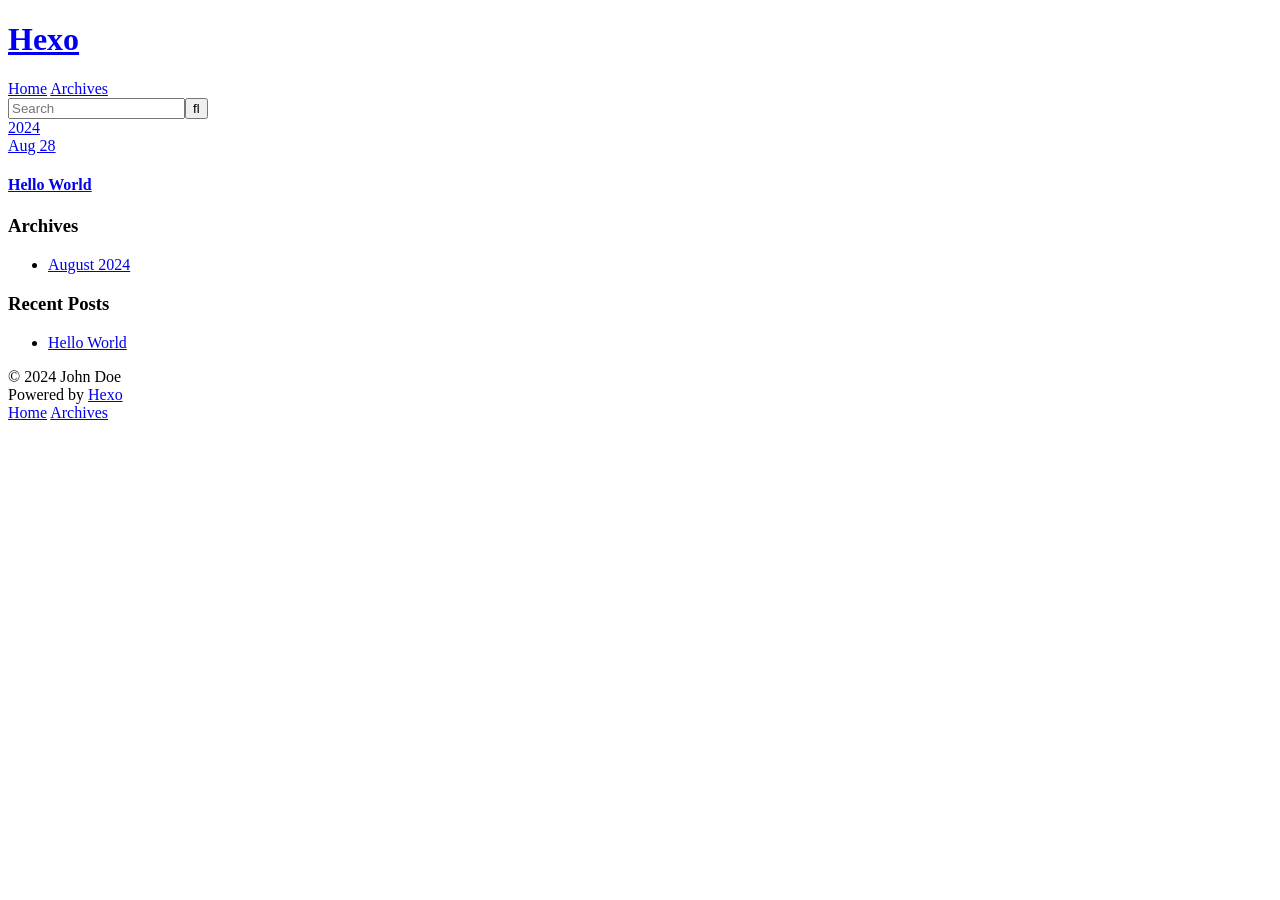
==== archives/index.html @ dc1a8d5d "Site updated: 2024-08-28 20:56:11" ====
<!DOCTYPE html>
<html>
<head>
  <meta charset="utf-8">
  
  
  <title>Archives | Hexo</title>
  <meta name="viewport" content="width=device-width, initial-scale=1, shrink-to-fit=no">
  <meta property="og:type" content="website">
<meta property="og:title" content="Hexo">
<meta property="og:url" content="http://example.com/archives/index.html">
<meta property="og:site_name" content="Hexo">
<meta property="og:locale" content="en_US">
<meta property="article:author" content="John Doe">
<meta name="twitter:card" content="summary">
  
    <link rel="alternate" href="/atom.xml" title="Hexo" type="application/atom+xml">
  
  
    <link rel="shortcut icon" href="/favicon.png">
  
  
  
<link rel="stylesheet" href="/css/style.css">

  
    
<link rel="stylesheet" href="/fancybox/jquery.fancybox.min.css">

  
  
<meta name="generator" content="Hexo 7.3.0"></head>

<body>
  <div id="container">
    <div id="wrap">
      <header id="header">
  <div id="banner"></div>
  <div id="header-outer" class="outer">
    <div id="header-title" class="inner">
      <h1 id="logo-wrap">
        <a href="/" id="logo">Hexo</a>
      </h1>
      
    </div>
    <div id="header-inner" class="inner">
      <nav id="main-nav">
        <a id="main-nav-toggle" class="nav-icon"><span class="fa fa-bars"></span></a>
        
          <a class="main-nav-link" href="/">Home</a>
        
          <a class="main-nav-link" href="/archives">Archives</a>
        
      </nav>
      <nav id="sub-nav">
        
        
          <a class="nav-icon" href="/atom.xml" title="RSS Feed"><span class="fa fa-rss"></span></a>
        
        <a class="nav-icon nav-search-btn" title="Search"><span class="fa fa-search"></span></a>
      </nav>
      <div id="search-form-wrap">
        <form action="//google.com/search" method="get" accept-charset="UTF-8" class="search-form"><input type="search" name="q" class="search-form-input" placeholder="Search"><button type="submit" class="search-form-submit">&#xF002;</button><input type="hidden" name="sitesearch" value="http://example.com"></form>
      </div>
    </div>
  </div>
</header>

      <div class="outer">
        <section id="main">
  
  
    
    
      
      
      <section class="archives-wrap">
        <div class="archive-year-wrap">
          <a href="/archives/2024" class="archive-year">2024</a>
        </div>
        <div class="archives">
    
    <article class="archive-article archive-type-post">
  <div class="archive-article-inner">
    <header class="archive-article-header">
      <a href="/2024/08/28/hello-world/" class="archive-article-date">
  <time class="dt-published" datetime="2024-08-28T12:50:52.807Z" itemprop="datePublished">Aug 28</time>
</a>
      
  
    <h1 itemprop="name">
      <a class="archive-article-title" href="/2024/08/28/hello-world/">Hello World</a>
    </h1>
  

    </header>
  </div>
</article>
  
  
    </div></section>
  


</section>
        
          <aside id="sidebar">
  
    

  
    

  
    
  
    
  <div class="widget-wrap">
    <h3 class="widget-title">Archives</h3>
    <div class="widget">
      <ul class="archive-list"><li class="archive-list-item"><a class="archive-list-link" href="/archives/2024/08/">August 2024</a></li></ul>
    </div>
  </div>


  
    
  <div class="widget-wrap">
    <h3 class="widget-title">Recent Posts</h3>
    <div class="widget">
      <ul>
        
          <li>
            <a href="/2024/08/28/hello-world/">Hello World</a>
          </li>
        
      </ul>
    </div>
  </div>

  
</aside>
        
      </div>
      <footer id="footer">
  
  <div class="outer">
    <div id="footer-info" class="inner">
      
      &copy; 2024 John Doe<br>
      Powered by <a href="https://hexo.io/" target="_blank">Hexo</a>
    </div>
  </div>
</footer>

    </div>
    <nav id="mobile-nav">
  
    <a href="/" class="mobile-nav-link">Home</a>
  
    <a href="/archives" class="mobile-nav-link">Archives</a>
  
</nav>
    


<script src="/js/jquery-3.6.4.min.js"></script>



  
<script src="/fancybox/jquery.fancybox.min.js"></script>




<script src="/js/script.js"></script>





  </div>
</body>
</html>
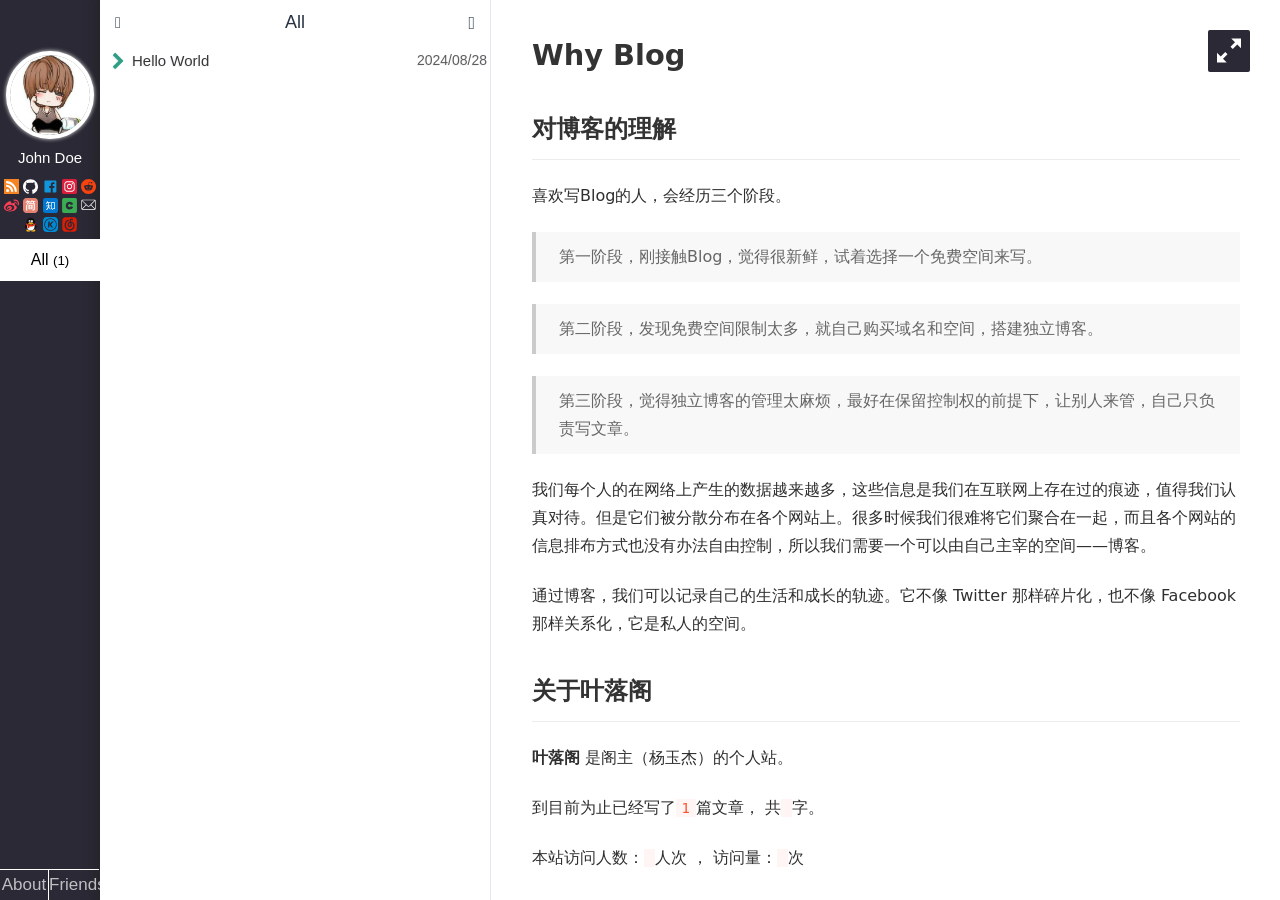
==== commit 07ac6a06: "Site updated: 2024-08-28 21:02:53" ====
--- a/archives/index.html
+++ b/archives/index.html
@@ -2,184 +2,567 @@
 <html>
 <head>
   <meta charset="utf-8">
-  
-  
-  <title>Archives | Hexo</title>
-  <meta name="viewport" content="width=device-width, initial-scale=1, shrink-to-fit=no">
-  <meta property="og:type" content="website">
-<meta property="og:title" content="Hexo">
-<meta property="og:url" content="http://example.com/archives/index.html">
+  <title>Hexo</title>
+  <meta name="keywords" content="">
+  <meta name="description" content="Hexo">
+    <meta name="viewport" content="width=device-width, initial-scale=1, maximum-scale=1">
+<meta name="description" content="Welcome to Hexo! This is your very first post. Check documentation for more info. If you get any problems when using Hexo, you can find the answer in troubleshooting or you can ask me on GitHub. Quick">
+<meta property="og:type" content="article">
+<meta property="og:title" content="Hello World">
+<meta property="og:url" content="http://example.com/2024/08/28/hello-world/index.html">
 <meta property="og:site_name" content="Hexo">
+<meta property="og:description" content="Welcome to Hexo! This is your very first post. Check documentation for more info. If you get any problems when using Hexo, you can find the answer in troubleshooting or you can ask me on GitHub. Quick">
 <meta property="og:locale" content="en_US">
+<meta property="article:published_time" content="2024-08-28T12:50:52.807Z">
+<meta property="article:modified_time" content="2024-08-28T12:50:52.807Z">
 <meta property="article:author" content="John Doe">
 <meta name="twitter:card" content="summary">
-  
-    <link rel="alternate" href="/atom.xml" title="Hexo" type="application/atom+xml">
-  
-  
-    <link rel="shortcut icon" href="/favicon.png">
-  
-  
-  
-<link rel="stylesheet" href="/css/style.css">
-
-  
-    
-<link rel="stylesheet" href="/fancybox/jquery.fancybox.min.css">
-
-  
-  
+
+
+<link rel="icon" href="/img/avatar.jpg">
+
+<link href="/css/style.css?v=1.1.0" rel="stylesheet">
+
+<link href="/css/hl_theme/atom-light.css?v=1.1.0" rel="stylesheet">
+
+<link href="//cdn.jsdelivr.net/npm/animate.css@4.1.0/animate.min.css" rel="stylesheet">
+
+<script src="//cdn.jsdelivr.net/npm/jquery@3.5.1/dist/jquery.min.js"></script>
+<script src="/js/titleTip.js?v=1.1.0" ></script>
+
+<script src="//cdn.jsdelivr.net/npm/highlightjs@9.16.2/highlight.pack.min.js"></script>
+<script>
+    hljs.initHighlightingOnLoad();
+</script>
+
+<script src="//cdn.jsdelivr.net/npm/nprogress@0.2.0/nprogress.min.js"></script>
+
+
+
+<script src="//cdn.jsdelivr.net/npm/jquery.cookie@1.4.1/jquery.cookie.min.js" ></script>
+
+<script src="/js/iconfont.js?v=1.1.0" ></script>
+
 <meta name="generator" content="Hexo 7.3.0"></head>
+<div style="display: none">
+  <input class="theme_disqus_on" value="false">
+  <input class="theme_preload_comment" value="">
+  <input class="theme_blog_path" value="">
+  <input id="theme_shortcut" value="true" />
+  <input id="theme_highlight_on" value="true" />
+  <input id="theme_code_copy" value="true" />
+</div>
+
+
 
 <body>
-  <div id="container">
-    <div id="wrap">
-      <header id="header">
-  <div id="banner"></div>
-  <div id="header-outer" class="outer">
-    <div id="header-title" class="inner">
-      <h1 id="logo-wrap">
-        <a href="/" id="logo">Hexo</a>
-      </h1>
-      
-    </div>
-    <div id="header-inner" class="inner">
-      <nav id="main-nav">
-        <a id="main-nav-toggle" class="nav-icon"><span class="fa fa-bars"></span></a>
-        
-          <a class="main-nav-link" href="/">Home</a>
-        
-          <a class="main-nav-link" href="/archives">Archives</a>
-        
-      </nav>
-      <nav id="sub-nav">
-        
-        
-          <a class="nav-icon" href="/atom.xml" title="RSS Feed"><span class="fa fa-rss"></span></a>
-        
-        <a class="nav-icon nav-search-btn" title="Search"><span class="fa fa-search"></span></a>
-      </nav>
-      <div id="search-form-wrap">
-        <form action="//google.com/search" method="get" accept-charset="UTF-8" class="search-form"><input type="search" name="q" class="search-form-input" placeholder="Search"><button type="submit" class="search-form-submit">&#xF002;</button><input type="hidden" name="sitesearch" value="http://example.com"></form>
-      </div>
-    </div>
-  </div>
-</header>
-
-      <div class="outer">
-        <section id="main">
-  
-  
-    
-    
-      
-      
-      <section class="archives-wrap">
-        <div class="archive-year-wrap">
-          <a href="/archives/2024" class="archive-year">2024</a>
-        </div>
-        <div class="archives">
-    
-    <article class="archive-article archive-type-post">
-  <div class="archive-article-inner">
-    <header class="archive-article-header">
-      <a href="/2024/08/28/hello-world/" class="archive-article-date">
-  <time class="dt-published" datetime="2024-08-28T12:50:52.807Z" itemprop="datePublished">Aug 28</time>
+<aside class="nav mobile">
+    <div class="nav-left">
+        <a href="/"
+   class="avatar_target">
+    <img class="avatar"
+         src="/img/avatar.jpg"/>
 </a>
-      
-  
-    <h1 itemprop="name">
-      <a class="archive-article-title" href="/2024/08/28/hello-world/">Hello World</a>
-    </h1>
-  
-
-    </header>
-  </div>
-</article>
-  
-  
-    </div></section>
-  
-
-
-</section>
-        
-          <aside id="sidebar">
-  
-    
-
-  
-    
-
-  
-    
-  
-    
-  <div class="widget-wrap">
-    <h3 class="widget-title">Archives</h3>
-    <div class="widget">
-      <ul class="archive-list"><li class="archive-list-item"><a class="archive-list-link" href="/archives/2024/08/">August 2024</a></li></ul>
-    </div>
-  </div>
-
-
-  
-    
-  <div class="widget-wrap">
-    <h3 class="widget-title">Recent Posts</h3>
-    <div class="widget">
-      <ul>
-        
-          <li>
-            <a href="/2024/08/28/hello-world/">Hello World</a>
-          </li>
-        
-      </ul>
-    </div>
-  </div>
-
-  
+<div class="author">
+    <span>John Doe</span>
+</div>
+
+<div class="icon">
+    
+        
+            <a title="rss"
+               href="/atom.xml"
+               target="_blank">
+                
+                    <svg class="iconfont-svg" aria-hidden="true">
+                        <use xlink:href="#icon-rss"></use>
+                    </svg>
+                
+            </a>
+        
+    
+        
+            <a title="github"
+               href="https://github.com/yelog"
+               target="_blank">
+                
+                    <svg class="iconfont-svg" aria-hidden="true">
+                        <use xlink:href="#icon-github"></use>
+                    </svg>
+                
+            </a>
+        
+    
+        
+            <a title="facebook"
+               href="https://www.facebook.com/faker.tops"
+               target="_blank">
+                
+                    <svg class="iconfont-svg" aria-hidden="true">
+                        <use xlink:href="#icon-facebook"></use>
+                    </svg>
+                
+            </a>
+        
+    
+        
+    
+        
+    
+        
+            <a title="instagram"
+               href="https://www.facebook.com/faker.tops"
+               target="_blank">
+                
+                    <svg class="iconfont-svg" aria-hidden="true">
+                        <use xlink:href="#icon-instagram"></use>
+                    </svg>
+                
+            </a>
+        
+    
+        
+            <a title="reddit"
+               href="https://www.reddit.com/user/yelog/"
+               target="_blank">
+                
+                    <svg class="iconfont-svg" aria-hidden="true">
+                        <use xlink:href="#icon-reddit"></use>
+                    </svg>
+                
+            </a>
+        
+    
+        
+            <a title="weibo"
+               href="http://weibo.com/u/2307534817"
+               target="_blank">
+                
+                    <svg class="iconfont-svg" aria-hidden="true">
+                        <use xlink:href="#icon-weibo"></use>
+                    </svg>
+                
+            </a>
+        
+    
+        
+            <a title="jianshu"
+               href="https://www.jianshu.com/u/ff56736de7cf"
+               target="_blank">
+                
+                    <svg class="iconfont-svg" aria-hidden="true">
+                        <use xlink:href="#icon-jianshu"></use>
+                    </svg>
+                
+            </a>
+        
+    
+        
+            <a title="zhihu"
+               href="https://www.zhihu.com/people/jaytp/activities"
+               target="_blank">
+                
+                    <svg class="iconfont-svg" aria-hidden="true">
+                        <use xlink:href="#icon-zhihu"></use>
+                    </svg>
+                
+            </a>
+        
+    
+        
+    
+        
+            <a title="oschina"
+               href="https://my.oschina.net/yelog"
+               target="_blank">
+                
+                    <svg class="iconfont-svg" aria-hidden="true">
+                        <use xlink:href="#icon-oschina"></use>
+                    </svg>
+                
+            </a>
+        
+    
+        
+    
+        
+            <a title="email"
+               href="mailto:jaytp@qq.com"
+               target="_blank">
+                
+                    <svg class="iconfont-svg" aria-hidden="true">
+                        <use xlink:href="#icon-email"></use>
+                    </svg>
+                
+            </a>
+        
+    
+        
+            <a title="qq"
+               href="http://wpa.qq.com/msgrd?v=3&uin=872336115&site=qq&menu=yes"
+               target="_blank">
+                
+                    <svg class="iconfont-svg" aria-hidden="true">
+                        <use xlink:href="#icon-qq"></use>
+                    </svg>
+                
+            </a>
+        
+    
+        
+            <a title="kugou"
+               href="https://www.kugou.com/"
+               target="_blank">
+                
+                    <svg class="iconfont-svg" aria-hidden="true">
+                        <use xlink:href="#icon-kugou"></use>
+                    </svg>
+                
+            </a>
+        
+    
+        
+            <a title="neteasemusic"
+               href="https://music.163.com/#/user/home?id=88151013"
+               target="_blank">
+                
+                    <svg class="iconfont-svg" aria-hidden="true">
+                        <use xlink:href="#icon-neteasemusic"></use>
+                    </svg>
+                
+            </a>
+        
+    
+</div>
+
+
+
+
+
+<ul>
+    <li>
+        <div class="all active" data-rel="All">All
+            
+                <small>(1)</small>
+            
+        </div>
+    </li>
+    
+</ul>
+<div class="left-bottom">
+    <div class="menus">
+        
+            
+            
+            
+    </div>
+    <div>
+        
+            <a class="about  hasFriend  site_url"
+               
+               href="/about">About</a>
+        
+        <a style="width: 50%"
+                
+                                           class="friends">Friends</a>
+        
+    </div>
+</div>
+<input type="hidden" id="yelog_site_posts_number" value="1">
+
+<div style="display: none">
+    <span id="busuanzi_value_site_uv"></span>
+    <span id="busuanzi_value_site_pv"></span>
+</div>
+
+    </div>
+    <div class="nav-right">
+        <div class="friends-area">
+    <div class="friends-title">
+        Links
+        <i class="iconfont icon-left"></i>
+    </div>
+    <div class="friends-content">
+        <ul>
+            
+            <li><a target="_blank" href="http://yelog.org/">叶落阁</a></li>
+            
+        </ul>
+    </div>
+</div>
+        <div class="title-list">
+    <div class="right-top">
+        <div id="default-panel">
+            <i class="iconfont icon-search" data-title="search shortcut key i"></i>
+            <div class="right-title">All</div>
+            <i class="iconfont icon-file-tree" data-title="switch to outline view shortcut key w"></i>
+        </div>
+        <div id="search-panel">
+            <i class="iconfont icon-left" data-title="return"></i>
+            <input id="local-search-input" autocomplete="off"/>
+            <label class="border-line" for="input"></label>
+            <i class="iconfont icon-case-sensitive" data-title="case sensitive"></i>
+            <i class="iconfont icon-tag" data-title="label"></i>
+        </div>
+        <div id="outline-panel" style="display: none">
+            <div class="right-title">outline</div>
+            <i class="iconfont icon-list" data-title="switch to article list"></i>
+        </div>
+    </div>
+
+    <div class="tags-list">
+    <input id="tag-search" />
+    <div class="tag-wrapper">
+        
+    </div>
+
+</div>
+
+    
+    <nav id="title-list-nav">
+        
+        
+        <a  class="All "
+           href="/2024/08/28/hello-world/"
+           data-tag=""
+           data-author="" >
+            <span class="post-title" title="Hello World">Hello World</span>
+            <span class="post-date" title="2024-08-28 20:50:52">2024/08/28</span>
+        </a>
+        
+        <div id="no-item-tips">
+
+        </div>
+    </nav>
+    <div id="outline-list">
+    </div>
+</div>
+
+    </div>
+    <div class="hide-list">
+        <div class="semicircle" data-title="切换全屏 快捷键 s">
+            <div class="brackets first"><</div>
+            <div class="brackets">&gt;</div>
+        </div>
+    </div>
 </aside>
-        
-      </div>
-      <footer id="footer">
-  
-  <div class="outer">
-    <div id="footer-info" class="inner">
-      
-      &copy; 2024 John Doe<br>
-      Powered by <a href="https://hexo.io/" target="_blank">Hexo</a>
-    </div>
-  </div>
-</footer>
-
-    </div>
-    <nav id="mobile-nav">
-  
-    <a href="/" class="mobile-nav-link">Home</a>
-  
-    <a href="/archives" class="mobile-nav-link">Archives</a>
-  
-</nav>
-    
-
-
-<script src="/js/jquery-3.6.4.min.js"></script>
-
-
-
-  
-<script src="/fancybox/jquery.fancybox.min.js"></script>
-
-
-
-
-<script src="/js/script.js"></script>
-
-
-
-
-
-  </div>
+<div id="post" class="index">
+    <div class="pjax">
+        <article class="index">
+            <div class="toc-ref">
+    
+        <ol class="toc"><li class="toc-item toc-level-1"><a class="toc-link" href="#Why-Blog"><span class="toc-text">Why Blog</span></a><ol class="toc-child"><li class="toc-item toc-level-2"><a class="toc-link" href="#%E5%AF%B9%E5%8D%9A%E5%AE%A2%E7%9A%84%E7%90%86%E8%A7%A3"><span class="toc-text">对博客的理解</span></a></li><li class="toc-item toc-level-2"><a class="toc-link" href="#%E5%85%B3%E4%BA%8E%E5%8F%B6%E8%90%BD%E9%98%81"><span class="toc-text">关于叶落阁</span></a></li><li class="toc-item toc-level-2"><a class="toc-link" href="#%E5%8D%9A%E5%AE%A2%E5%B9%B3%E5%8F%B0"><span class="toc-text">博客平台</span></a></li></ol></li></ol>
+    
+<style>
+    .left-col .switch-btn,
+    .left-col .switch-area {
+        display: none;
+    }
+    .toc-level-3 i,
+    .toc-level-3 ol {
+        display: none !important;
+    }
+</style>
+</div>
+            <h1 id="Why-Blog"><a href="#Why-Blog" class="headerlink" title="Why Blog"></a>Why Blog</h1><h2 id="对博客的理解"><a href="#对博客的理解" class="headerlink" title="对博客的理解"></a>对博客的理解</h2><p>喜欢写Blog的人，会经历三个阶段。</p>
+<blockquote>
+<p>第一阶段，刚接触Blog，觉得很新鲜，试着选择一个免费空间来写。</p>
+</blockquote>
+<blockquote>
+<p>第二阶段，发现免费空间限制太多，就自己购买域名和空间，搭建独立博客。</p>
+</blockquote>
+<blockquote>
+<p>第三阶段，觉得独立博客的管理太麻烦，最好在保留控制权的前提下，让别人来管，自己只负责写文章。</p>
+</blockquote>
+<p>我们每个人的在网络上产生的数据越来越多，这些信息是我们在互联网上存在过的痕迹，值得我们认真对待。但是它们被分散分布在各个网站上。很多时候我们很难将它们聚合在一起，而且各个网站的信息排布方式也没有办法自由控制，所以我们需要一个可以由自己主宰的空间——博客。</p>
+<p>通过博客，我们可以记录自己的生活和成长的轨迹。它不像 Twitter 那样碎片化，也不像 Facebook 那样关系化，它是私人的空间。</p>
+<h2 id="关于叶落阁"><a href="#关于叶落阁" class="headerlink" title="关于叶落阁"></a>关于叶落阁</h2><p><strong>叶落阁</strong> 是阁主（杨玉杰）的个人站。</p>
+<p>到目前为止已经写了<code class="article_number"></code>篇文章， 共<code class="site_word_count"></code>字。</p>
+<p>本站访问人数：<code class="site_uv"></code>人次 ， 访问量：<code class="site_pv"></code>次</p>
+<h2 id="博客平台"><a href="#博客平台" class="headerlink" title="博客平台"></a>博客平台</h2><p>这个博客通过 <a target="_blank" rel="noopener" href="https://hexo.io/">Hexo</a> 生成，部署在 <a target="_blank" rel="noopener" href="https://pages.github.com/">GitHub Pages</a>主题 <a target="_blank" rel="noopener" href="https://github.com/yelog/hexo-theme-3-hexo">3-hexo</a> 已经在github上开源</p>
+<p><code>3-hexo</code> 主题使用交流可以加 Q群: <a target="_blank" href="//shang.qq.com/wpa/qunwpa?idkey=e8cf083cc097141eaf323396f1766809b8e90ff00c67bb441898f672892f6904"><img data-ignore border="0" src="//pub.idqqimg.com/wpa/images/group.png" alt="3-hexo使用交流" title="3-hexo使用交流"></a></p>
+<p>主要功能：</p>
+<ul>
+<li>搜索支持文章标题、标签(#标签)、作者(@作者)</li>
+<li>pad&#x2F;手机等移动端适配</li>
+<li>页面全局快捷键 <a target="_blank" rel="noopener" href='http://yelog.org/2017/03/24/3-hexo-shortcuts/'>3-hexo快捷键说明</a></li>
+</ul>
+
+        </article>
+        
+        <p>
+            <a  class="dashang" onclick="dashangToggle()">赏</a>
+        </p>
+        
+        
+    </div>
+    <div class="copyright">
+        <p class="footer-entry">
+    ©2016-2020 Yelog
+</p>
+<p class="footer-entry">Built with <a href="https://hexo.io/" target="_blank">Hexo</a> and <a href="https://github.com/yelog/hexo-theme-3-hexo" target="_blank">3-hexo</a> theme</p>
+
+    </div>
+</div>
+<div class="full-toc">
+    <button class="full" data-title="Toggle full screen shortcut key s"><span class="min "></span></button>
+<a class="" id="rocket" ></a>
+
+</div>
+
+<div class="hide_box" onclick="dashangToggle()"></div>
+<div class="shang_box">
+    <a class="shang_close"  onclick="dashangToggle()">×</a>
+    <div class="shang_tit">
+        <p>Help us with donation</p>
+    </div>
+    <div class="shang_payimg">
+        <div class="pay_img">
+            <img src="/img/alipay.jpg" class="alipay" title="扫码支持">
+            <img src="/img/weixin.jpg" class="weixin" title="扫码支持">
+        </div>
+    </div>
+    <div class="shang_payselect">
+        <span><label><input type="radio" name="pay" checked value="alipay">alipay</label></span><span><label><input type="radio" name="pay" value="weixin">weixin</label></span>
+    </div>
+</div>
+
+
 </body>
-</html>+<script src="/js/jquery.pjax.js?v=1.1.0" ></script>
+
+<script src="/js/script.js?v=1.1.0" ></script>
+<script>
+    var img_resize = 'default';
+    function initArticle() {
+        /*渲染对应的表格样式*/
+        
+            $("#post .pjax table").addClass("green_title");
+        
+
+        /*渲染打赏样式*/
+        
+        $("input[name=pay]").on("click", function () {
+            if($("input[name=pay]:checked").val()=="weixin"){
+                $(".shang_box .shang_payimg .pay_img").addClass("weixin_img");
+            } else {
+                $(".shang_box .shang_payimg .pay_img").removeClass("weixin_img");
+            }
+        })
+        
+
+        /*高亮代码块行号*/
+        
+
+        /*访问数量*/
+        
+        $.getScript("//busuanzi.ibruce.info/busuanzi/2.3/busuanzi.pure.mini.js");
+        
+
+        /*代码高亮，行号对齐*/
+        $('.pre-numbering').css('line-height',$('.has-numbering').css('line-height'));
+
+        
+        
+    }
+
+    /*打赏页面隐藏与展示*/
+    
+    function dashangToggle() {
+        $(".shang_box").fadeToggle();
+        $(".hide_box").fadeToggle();
+    }
+    
+
+</script>
+
+<!--加入行号的高亮代码块样式-->
+
+<!--自定义样式设置-->
+<style>
+    
+    
+    .nav {
+        width: 542px;
+    }
+    .nav.fullscreen {
+        margin-left: -542px;
+    }
+    .nav-left {
+        width: 120px;
+    }
+    
+    
+    @media screen and (max-width: 1468px) {
+        .nav {
+            width: 492px;
+        }
+        .nav.fullscreen {
+            margin-left: -492px;
+        }
+        .nav-left {
+            width: 100px;
+        }
+    }
+    
+    
+    @media screen and (max-width: 1024px) {
+        .nav {
+            width: 492px;
+            margin-left: -492px
+        }
+        .nav.fullscreen {
+            margin-left: 0;
+        }
+    }
+    
+    @media screen and (max-width: 426px) {
+        .nav {
+            width: 100%;
+        }
+        .nav-left {
+            width: 100%;
+        }
+    }
+    
+    
+    .nav-right .title-list nav a .post-title, .nav-right .title-list #local-search-result a .post-title {
+        color: #383636;
+    }
+    
+    
+    .nav-right .title-list nav a .post-date, .nav-right .title-list #local-search-result a .post-date {
+        color: #5e5e5f;
+    }
+    
+    
+    .nav-right nav a.hover, #local-search-result a.hover{
+        background-color: #e2e0e0;
+    }
+    
+    
+
+    /*列表样式*/
+    
+
+    /* 背景图样式 */
+    
+    
+
+
+    /*引用块样式*/
+    
+
+    /*文章列表背景图*/
+    
+
+    
+</style>
+
+
+
+
+
+
+
+</html>
--- a/css/style.css
+++ b/css/style.css
@@ -0,0 +1,2062 @@
+#comments {
+  padding: 2.5em;
+  background: #fff;
+}
+#comments .comment-bar {
+  display: block;
+  cursor: pointer;
+  background: rgba(255,255,255,0.3);
+  padding: 0.5rem;
+  -webkit-box-shadow: 3px 2px 8px rgba(0,0,0,0.07);
+  box-shadow: 3px 2px 8px rgba(0,0,0,0.07);
+  text-align: center;
+  font-size: 2rem;
+}
+#comments .comment-bar a {
+  display: inline-block;
+  width: 3em;
+  text-decoration: none;
+  outline-width: 0;
+  color: #258fb8;
+  outline: none;
+}
+#comments .comment-bar a .fa.pulse {
+  -webkit-animation-name: pulse;
+  animation-name: pulse;
+}
+#comments .comment-bar a .fa.animated {
+  -webkit-animation-duration: 1s;
+  animation-duration: 1s;
+  -webkit-animation-fill-mode: both;
+  animation-fill-mode: both;
+}
+#comments .comment-bar a .fa.animated.infinite {
+  -webkit-animation-iteration-count: infinite;
+  animation-iteration-count: infinite;
+}
+#comments .comment-bar a .fa:before {
+  content: "\f27b";
+}
+#comments .comment-bar a .fa.fa-spinner {
+  display: none;
+}
+.shang_box {
+  width: 540px;
+  height: 450px;
+  padding: 10px;
+  background-color: #3f3f3f;
+  -webkit-border-radius: 10px;
+  border-radius: 10px;
+  position: fixed;
+  z-index: 41;
+  left: 50%;
+  top: 50%;
+  margin-left: -280px;
+  margin-top: -225px;
+  border: 1px dotted #000;
+  display: none;
+}
+.shang_box .shang_close {
+  position: absolute;
+  display: inline-block;
+  font-weight: 200;
+  font-size: 50px;
+  right: 19px;
+  outline: none;
+  text-shadow: none;
+  color: #4094c7;
+}
+.shang_box .shang_tit {
+  width: 100%;
+  font-family: Roboto, "Roboto", serif;
+  height: 75px;
+  text-align: center;
+  line-height: 66px;
+  color: #fff;
+  font-size: 30px;
+  margin-top: 7px;
+  margin-right: 2px;
+}
+.shang_box .shang_payimg {
+  width: 255px;
+  height: 255px;
+  padding: 10px;
+  border: 6px solid #4094c7;
+  margin: 0 auto;
+  -webkit-border-radius: 3px;
+  border-radius: 3px;
+  overflow: hidden;
+}
+.shang_box .shang_payimg .pay_img {
+  width: 535px;
+  vertical-align: middle;
+  transition: margin-left 0.5s;
+}
+.shang_box .shang_payimg .pay_img.weixin_img {
+  margin-left: -280px;
+}
+.shang_box .shang_payimg .pay_img img {
+  width: 255px;
+}
+.shang_box .shang_payimg .pay_img img.weixin {
+  margin: auto 0 auto 16px;
+  display: block;
+  float: right;
+}
+.shang_box .shang_payselect {
+  font-size: 20px;
+  color: #fff;
+  text-align: center;
+  margin: 0 auto;
+  margin-top: 20px;
+  height: 60px;
+  width: 320px;
+}
+.shang_box .shang_payselect input[type=radio],
+.shang_box .shang_payselect label {
+  cursor: pointer;
+}
+.hide_box {
+  z-index: 40;
+  background: #000;
+  opacity: 0.5;
+  -moz-opacity: 0.5;
+  left: 0;
+  top: 0;
+  bottom: 0;
+  right: 0;
+  height: 100%;
+  width: 100%;
+  position: fixed;
+  display: none;
+}
+@-webkit-keyframes fadeIns {
+  from {
+    -webkit-transform: translateY(30px);
+    opacity: 0;
+  }
+  to {
+    -webkit-transform: translateY(0);
+    opacity: 1;
+  }
+}
+@-moz-keyframes fadeIns {
+  from {
+    -moz-transform: translateY(30px);
+    opacity: 0;
+  }
+  to {
+    -moz-transform: translateY(0);
+    opacity: 1;
+  }
+}
+@-ms-keyframes fadeIns {
+  from {
+    -ms-transform: translateY(30px);
+    opacity: 0;
+  }
+  to {
+    -ms-transform: translateY(0);
+    opacity: 1;
+  }
+}
+@-o-keyframes fadeIns {
+  from {
+    -o-transform: translateY(30px);
+    opacity: 0;
+  }
+  to {
+    -o-transform: translateY(0);
+    opacity: 1;
+  }
+}
+@-webkit-keyframes fadeOuts {
+  from {
+    -webkit-transform: translateY(0);
+    opacity: 1;
+  }
+  to {
+    -webkit-transform: translateY(-30px);
+    opacity: 0;
+  }
+}
+@-moz-keyframes fadeOuts {
+  from {
+    -moz-transform: translateY(0);
+    opacity: 1;
+  }
+  to {
+    -moz-transform: translateY(-30px);
+    opacity: 0;
+  }
+}
+@-ms-keyframes fadeOuts {
+  from {
+    -ms-transform: translateY(0);
+    opacity: 1;
+  }
+  to {
+    -ms-transform: translateY(-30px);
+    opacity: 0;
+  }
+}
+@-o-keyframes fadeOuts {
+  from {
+    -o-transform: translateY(0);
+    opacity: 1;
+  }
+  to {
+    -o-transform: translateY(-30px);
+    opacity: 0;
+  }
+}
+@-moz-keyframes fadeIns {
+  from {
+    transform: translateY(30px);
+    opacity: 0;
+  }
+  to {
+    transform: translateY(0);
+    opacity: 1;
+  }
+}
+@-webkit-keyframes fadeIns {
+  from {
+    transform: translateY(30px);
+    opacity: 0;
+  }
+  to {
+    transform: translateY(0);
+    opacity: 1;
+  }
+}
+@-o-keyframes fadeIns {
+  from {
+    transform: translateY(30px);
+    opacity: 0;
+  }
+  to {
+    transform: translateY(0);
+    opacity: 1;
+  }
+}
+@keyframes fadeIns {
+  from {
+    transform: translateY(30px);
+    opacity: 0;
+  }
+  to {
+    transform: translateY(0);
+    opacity: 1;
+  }
+}
+@-moz-keyframes fadeOuts {
+  from {
+    transform: translateY(0);
+    opacity: 1;
+  }
+  to {
+    transform: translateY(-30px);
+    opacity: 0;
+  }
+}
+@-webkit-keyframes fadeOuts {
+  from {
+    transform: translateY(0);
+    opacity: 1;
+  }
+  to {
+    transform: translateY(-30px);
+    opacity: 0;
+  }
+}
+@-o-keyframes fadeOuts {
+  from {
+    transform: translateY(0);
+    opacity: 1;
+  }
+  to {
+    transform: translateY(-30px);
+    opacity: 0;
+  }
+}
+@keyframes fadeOuts {
+  from {
+    transform: translateY(0);
+    opacity: 1;
+  }
+  to {
+    transform: translateY(-30px);
+    opacity: 0;
+  }
+}
+@font-face {
+  font-family: 'icomoon';
+  src: url("fonts/icomoon.eot?ul7tfk");
+  src: url("fonts/icomoon.eot?ul7tfk#iefix") format('embedded-opentype'), url("fonts/icomoon.ttf?ul7tfk") format('truetype'), url("fonts/icomoon.woff?ul7tfk") format('woff'), url("fonts/icomoon.svg?ul7tfk#icomoon") format('svg');
+  font-weight: normal;
+  font-style: normal;
+}
+.article .article-meta .date:before,
+.nav-right nav a:before,
+#local-search-result a:before,
+.nav-right form .cross:before,
+.full-toc .full .min:before,
+.full-toc .full .max:before,
+.full-toc .post-toc-menu .post-toc-menu-icons:before,
+.nav-left .icon a:before,
+#post .pjax article .article-meta .top:before,
+.article .article-meta .author:before,
+.full-toc #rocket:before,
+.full-toc #rocket:after,
+.nav-right .back-title-list:before {
+  margin-right: 0.2em;
+  font-family: 'icomoon' !important;
+  speak: none;
+  font-style: normal;
+  font-weight: normal;
+  font-variant: normal;
+  text-transform: none;
+  line-height: 1;
+  -webkit-font-smoothing: antialiased;
+}
+@font-face {
+  font-family: 'iconfont'; /* project id 236002 */
+  src: url("//at.alicdn.com/t/font_236002_600u3zzht94.eot");
+  src: url("//at.alicdn.com/t/font_236002_600u3zzht94.eot?#iefix") format('embedded-opentype'), url("//at.alicdn.com/t/font_236002_600u3zzht94.woff2") format('woff2'), url("//at.alicdn.com/t/font_236002_600u3zzht94.woff") format('woff'), url("//at.alicdn.com/t/font_236002_600u3zzht94.ttf") format('truetype'), url("//at.alicdn.com/t/font_236002_600u3zzht94.svg#iconfont") format('svg');
+}
+.iconfont {
+  font-family: "iconfont", "custom-iconfont" !important;
+  font-size: 16px;
+  font-style: normal;
+  -webkit-font-smoothing: antialiased;
+  -moz-osx-font-smoothing: grayscale;
+}
+.icon-clock:before {
+  content: "\e787";
+}
+.icon-search:before {
+  content: "\e60f";
+}
+.icon-email:before {
+  content: "\e665";
+}
+.icon-cancle:before {
+  content: "\e602";
+}
+.icon-right:before {
+  content: "\e65b";
+}
+.icon-tag:before {
+  content: "\e603";
+}
+.icon-rss:before {
+  content: "\e611";
+}
+.icon-csdn:before {
+  content: "\e601";
+}
+.icon-juejin:before {
+  content: "\e605";
+}
+.icon-twitter:before {
+  content: "\e659";
+}
+.icon-github:before {
+  content: "\e600";
+}
+.icon-jianshu:before {
+  content: "\e68a";
+}
+.icon-zhihu:before {
+  content: "\e6c2";
+}
+.icon-facebook:before {
+  content: "\e604";
+}
+.icon-linkedin:before {
+  content: "\e64d";
+}
+.icon-instagram:before {
+  content: "\e66c";
+}
+.icon-weibo:before {
+  content: "\e698";
+}
+.icon-oschina:before {
+  content: "\e606";
+}
+.icon-reddit:before {
+  content: "\e60c";
+}
+.icon-qq:before {
+  content: "\e626";
+}
+.icon-kugou:before {
+  content: "\e6ce";
+}
+.icon-file-tree:before {
+  content: "\e6a6";
+}
+.icon-left:before {
+  content: "\e624";
+}
+.icon-list:before {
+  content: "\e619";
+}
+.icon-category:before {
+  content: "\e62c";
+}
+.icon-tag:before {
+  content: "\e7a3";
+}
+.icon-case-sensitive:before {
+  content: "\e612";
+}
+.neteasemusic:before {
+  content: "\e607";
+}
+.iconfont-svg {
+  width: 1em;
+  height: 1em;
+  vertical-align: -0.15em;
+  fill: currentColor;
+  overflow: hidden;
+}
+.full-toc .full {
+  display: block;
+  position: fixed;
+  top: 30px;
+  right: 40px;
+  z-index: 31;
+  width: 42px;
+  height: 42px;
+  padding: 0;
+  background: transparent;
+  border: none;
+  border-radius: 2px;
+  outline: none;
+  overflow: hidden;
+  cursor: pointer;
+}
+.full-toc .full .min,
+.full-toc .full .max {
+  transform: translateX(50%);
+  padding-top: 9px;
+  display: block;
+  width: 200%;
+  height: 42px;
+  margin-left: -100%;
+  font-size: 24px;
+  line-height: 42px;
+  color: #fff;
+  background: #2a2935;
+  overflow: hidden;
+}
+.full-toc .full .min:before {
+  float: left;
+  width: 50%;
+  content: "\e98b";
+}
+.full-toc .full .max:before {
+  float: left;
+  width: 50%;
+  content: "\e98c";
+}
+.full-toc #rocket {
+  position: fixed;
+  bottom: 30px;
+  top: auto;
+  right: 20px;
+  font-size: 40px;
+  z-index: 21;
+  display: none;
+  opacity: 0;
+  transition: opacity 0.8s, bottom 0.8s;
+}
+.full-toc #rocket:hover {
+  opacity: 1;
+}
+.full-toc #rocket:hover::before {
+  color: #449fdb;
+}
+.full-toc #rocket:before {
+  content: "\e900";
+  position: absolute;
+  bottom: 0;
+  right: -4px;
+  transition: color 0.5s;
+}
+.full-toc #rocket.launch {
+  bottom: 450px;
+  opacity: 0;
+}
+.full-toc #rocket.launch:before {
+  content: "\e900";
+  position: absolute;
+  bottom: 0;
+  right: -4px;
+  color: #449fdb;
+}
+.full-toc #rocket.launch:after {
+  content: "\e9a9";
+  position: absolute;
+  right: 9px;
+  bottom: -16px;
+  font-size: 21px;
+  color: #f00;
+}
+.nav-left {
+  width: 120px;
+  height: 100%;
+  background: #2a2935;
+  box-shadow: inset -15px 0 15px -15px #222;
+  float: left;
+  position: relative;
+  -webkit-user-select: none;
+  -moz-user-select: none;
+  -ms-user-select: none;
+  -o-user-select: none;
+  user-select: none;
+}
+.nav-left .avatar {
+  width: 100px;
+  height: 100px;
+  margin: 55px auto 15px;
+  border-radius: 50%;
+  box-shadow: 0 0 0 4px #fff, 0 0 4px 4px #eee;
+  background-repeat: no-repeat;
+  background-size: 100px 100px;
+  display: block;
+}
+.nav-left .avatar:hover {
+  -webkit-animation: rubberBand 1s;
+  animation: rubberBand 1s;
+}
+.nav-left .author {
+  text-align: center;
+  height: 27px;
+  color: #fff;
+}
+.nav-left .more-menus {
+  display: none;
+}
+.nav-left .icon {
+  text-align: center;
+  margin: 0 auto 5px;
+}
+.nav-left .icon a {
+  color: #fff;
+  line-height: 19px;
+}
+.nav-left .icon a:hover {
+  color: #309e85;
+}
+.nav-left ul {
+  margin: 0;
+  padding: 0;
+  font-size: 17px;
+  border-top: 1px solid #fff;
+  list-style: none;
+  overflow-y: auto;
+}
+.nav-left ul.sub {
+  transition: height 0.3s, border-top 0.3s;
+  border-left: solid 2px #f00;
+  overflow-y: hidden;
+}
+.nav-left ul.sub.hide {
+  height: 0 !important;
+  border-top: hidden;
+}
+.nav-left ul.sub li {
+  line-height: 25px;
+  font-size: 14px;
+}
+.nav-left ul.sub li:last-child {
+  border-bottom: hidden;
+}
+.nav-left ul.sub li>div {
+  height: 25px;
+}
+.nav-left ul li {
+  line-height: 40px;
+  text-align: center;
+  border-bottom: 1px solid #fff;
+  cursor: pointer;
+}
+.nav-left ul li>div {
+  height: 40px;
+  color: rgba(255,255,255,0.7);
+  position: relative;
+  white-space: nowrap;
+  overflow: hidden;
+  z-index: 1;
+}
+.nav-left ul li>div::after {
+  content: "";
+  position: absolute;
+  transition: all 0.15s linear;
+  top: 0;
+  left: 0;
+  width: 0;
+  height: 100%;
+  background: #fff;
+  z-index: -1;
+}
+.nav-left ul li>div:hover {
+  color: #f7f7f7;
+}
+.nav-left ul li>div:hover:after {
+  width: 5px;
+}
+.nav-left ul li>div.active {
+  color: #020202;
+}
+.nav-left ul li>div.active:after {
+  width: 100%;
+}
+.nav-left ul li>div>.fold {
+  left: 4px;
+  font-size: 0.7em;
+  position: absolute;
+  transition: transform 0.3s;
+}
+.nav-left ul li>div>.fold.unfold {
+  transform: rotate(90deg);
+}
+.nav-left .left-bottom {
+  position: absolute;
+  display: table;
+  border-collapse: collapse;
+  bottom: 0;
+  width: 100%;
+  font-size: 0;
+  color: rgba(255,255,255,0.7);
+}
+.nav-left .left-bottom a {
+  font-size: 17px;
+  display: table-cell;
+  height: 30px;
+  text-align: center;
+  vertical-align: middle;
+  border-top: 1px solid #fff;
+  width: 100%;
+  line-height: 30px;
+}
+.nav-left .left-bottom a.about {
+  display: inline-block;
+}
+.nav-left .left-bottom a.about.hasFriend {
+  border-right: 1px solid #fff;
+  width: calc(49% - 1px);
+}
+.nav-left .left-bottom a.friends {
+  display: inline-block;
+}
+.nav-left .left-bottom a.dynamic-menu {
+  display: block;
+}
+.nav-right {
+  width: 420px;
+  height: 100%;
+  background: #fff;
+  border-right: 1px solid #e5e8ec;
+  overflow: hidden;
+  float: left;
+  position: relative;
+  -webkit-user-select: none;
+  -moz-user-select: none;
+  -ms-user-select: none;
+  -o-user-select: none;
+  user-select: none;
+}
+.nav-right .title-list {
+  margin-left: 0;
+  transition: margin-left 0.5s;
+}
+.nav-right .title-list.friend {
+  margin-left: 421px;
+}
+.nav-right .title-list .right-top {
+  height: 45px;
+  position: absolute;
+  top: 0;
+  width: 100%;
+  font-size: 15px;
+}
+.nav-right .title-list .right-top #default-panel,
+.nav-right .title-list .right-top #outline-panel {
+  text-align: center;
+  height: 45px;
+}
+.nav-right .title-list .right-top #default-panel .right-title,
+.nav-right .title-list .right-top #outline-panel .right-title {
+  height: 45px;
+  line-height: 45px;
+  font-size: 18px;
+}
+.nav-right .title-list .right-top #default-panel .iconfont,
+.nav-right .title-list .right-top #outline-panel .iconfont {
+  position: absolute;
+  top: 50%;
+  transform: translate(0, -50%);
+  cursor: pointer;
+  font-size: 16px;
+}
+.nav-right .title-list .right-top #default-panel .iconfont.icon-search,
+.nav-right .title-list .right-top #outline-panel .iconfont.icon-search {
+  left: 15px;
+}
+.nav-right .title-list .right-top #default-panel .iconfont.icon-search.active,
+.nav-right .title-list .right-top #outline-panel .iconfont.icon-search.active {
+  color: #007fff;
+}
+.nav-right .title-list .right-top #default-panel .iconfont.icon-file-tree,
+.nav-right .title-list .right-top #outline-panel .iconfont.icon-file-tree {
+  right: 15px;
+  font-size: 18px;
+}
+.nav-right .title-list .right-top #default-panel .iconfont.icon-list,
+.nav-right .title-list .right-top #outline-panel .iconfont.icon-list {
+  right: 15px;
+}
+.nav-right .title-list .right-top #search-panel {
+  height: 45px;
+  line-height: 45px;
+  display: none;
+}
+.nav-right .title-list .right-top #search-panel .iconfont {
+  position: absolute;
+  top: 50%;
+  transform: translate(0, -50%);
+  cursor: pointer;
+}
+.nav-right .title-list .right-top #search-panel .iconfont.icon-left {
+  left: 15px;
+}
+.nav-right .title-list .right-top #search-panel .iconfont.icon-case-sensitive {
+  right: 50px;
+}
+.nav-right .title-list .right-top #search-panel .iconfont.icon-case-sensitive:hover::before,
+.nav-right .title-list .right-top #search-panel .iconfont.icon-case-sensitive.active:before {
+  background: #bfbcbc;
+  padding: 1px;
+  border: 1px solid #979696;
+}
+.nav-right .title-list .right-top #search-panel .iconfont.icon-tag {
+  right: 15px;
+}
+.nav-right .title-list .right-top #search-panel #local-search-input {
+  font-size: 18px;
+  color: #333;
+  height: 32px;
+  width: calc(100% - 90px);
+  margin: auto 45px auto 45px;
+  border: none;
+  border-bottom: 1px solid #e5e8ec;
+  outline: none;
+}
+.nav-right .title-list .right-top #search-panel #local-search-input:focus + .border-line {
+  width: calc(100% - 90px);
+}
+.nav-right .title-list .right-top #search-panel .border-line {
+  position: absolute;
+  left: 45px;
+  right: 0;
+  bottom: 5px;
+  z-index: 1;
+  height: 2px;
+  background-color: #03a6ff;
+  width: 0;
+  transition: all 0.3s;
+}
+.nav-right .title-list .tags-list {
+  display: none;
+  margin: 15px 10px 15px;
+  padding: 10px;
+  background: #f1f1f1;
+  border-radius: 25px;
+  list-style: none outside none;
+  width: 150px;
+  position: fixed;
+  z-index: 200;
+  left: 200px;
+  top: 45px;
+  box-shadow: 0 2px 12px 0 rgba(0,0,0,0.1);
+  border: 1px solid #ebeef5;
+}
+.nav-right .title-list .tags-list #tag-search {
+  display: block;
+  width: 100%;
+  height: 28px;
+  font-size: 17px;
+  padding-left: 10px;
+  border-radius: 14px;
+  border: none;
+  outline: none;
+  box-sizing: border-box;
+}
+.nav-right .title-list .tags-list .tag-wrapper {
+  max-height: 500px;
+  overflow-y: auto;
+  overflow-x: hidden;
+  margin-top: 10px;
+}
+.nav-right .title-list .tags-list .tag-wrapper::-webkit-scrollbar {
+  width: 3px;
+}
+.nav-right .title-list .tags-list .tag-wrapper::-webkit-scrollbar-thumb {
+  background: #309e85;
+}
+.nav-right .title-list .tags-list .tag-wrapper li {
+  float: none;
+  cursor: pointer;
+  position: relative;
+  font-size: 14px;
+  color: #333;
+  padding: 0 20px;
+}
+.nav-right .title-list .tags-list .tag-wrapper li:hover {
+  background: #fff;
+}
+.nav-right .title-list .tags-list .tag-wrapper li .icon-tag {
+  position: absolute;
+  left: 15px;
+  top: 50%;
+  transform: translate(0, -50%);
+}
+.nav-right .title-list .tags-list .tag-wrapper li a {
+  height: 18px;
+  line-height: 18px;
+  padding: 0 5px 0 10px;
+  position: relative;
+  border-radius: 0 5px 5px 0;
+  margin: 5px 9px 5px 8px;
+  display: inline-block;
+  white-space: nowrap;
+  text-overflow: ellipsis;
+}
+.nav-right .title-list #outline-list {
+  display: none;
+  position: absolute;
+  top: 45px;
+  width: 100%;
+  padding: 0;
+  box-sizing: border-box;
+  height: calc(100vh - 45px);
+  overflow-y: auto;
+  overflow-x: hidden;
+}
+.nav-right .title-list #outline-list::-webkit-scrollbar {
+  width: 3px;
+}
+.nav-right .title-list #outline-list::-webkit-scrollbar-thumb {
+  background: #309e85;
+}
+.nav-right .title-list #outline-list .toc {
+  list-style-type: none;
+  font-size: 1rem;
+  line-height: 1.3;
+  padding: 0;
+  color: #333;
+  font-weight: 400;
+  position: relative;
+}
+.nav-right .title-list #outline-list .toc .toc-item,
+.nav-right .title-list #outline-list .toc .toc-level-1 {
+  margin-left: 0;
+}
+.nav-right .title-list #outline-list .toc .toc-level-2 {
+  margin-left: 10px;
+}
+.nav-right .title-list #outline-list .toc .toc-level-3 {
+  margin-left: 20px;
+}
+.nav-right .title-list #outline-list .toc .toc-level-4 {
+  margin-left: 30px;
+}
+.nav-right .title-list #outline-list .toc .toc-level-5 {
+  margin-left: 40px;
+}
+.nav-right .title-list #outline-list .toc .toc-level-6 {
+  margin-left: 50px;
+}
+.nav-right .title-list #outline-list .toc ol {
+  list-style-type: none;
+  padding: 0;
+}
+.nav-right .title-list #outline-list .toc a {
+  display: block;
+  position: relative;
+  padding: 4px 0 4px 12px;
+  white-space: nowrap;
+  overflow: hidden;
+  text-overflow: ellipsis;
+  transition: none;
+}
+.nav-right .title-list #outline-list .toc a:hover {
+  background-color: #ebedef;
+}
+.nav-right .title-list #outline-list .toc a.active {
+  background-color: #ebedef;
+  color: #007fff;
+}
+.nav-right .title-list nav,
+.nav-right .title-list #local-search-result {
+  clear: both;
+  width: 100%;
+  height: calc(100vh - 45px);
+  padding-bottom: 10px;
+  color: #64717f;
+  text-shadow: -1px 1px 0 rgba(125,139,153,0.1);
+  overflow-y: auto;
+  overflow-x: hidden;
+  position: absolute;
+  top: 45px;
+  bottom: 0;
+  -webkit-overflow-scrolling: touch;
+}
+.nav-right .title-list nav::-webkit-scrollbar,
+.nav-right .title-list #local-search-result::-webkit-scrollbar {
+  width: 3px;
+}
+.nav-right .title-list nav::-webkit-scrollbar-thumb,
+.nav-right .title-list #local-search-result::-webkit-scrollbar-thumb {
+  background: #309e85;
+}
+.nav-right .title-list nav #no-item-tips,
+.nav-right .title-list #local-search-result #no-item-tips {
+  display: none;
+  height: 32px;
+  line-height: 1.5;
+  padding: 15px;
+}
+.nav-right .title-list nav #no-item-tips span,
+.nav-right .title-list #local-search-result #no-item-tips span {
+  color: #ff5722;
+}
+.nav-right .title-list nav .search-result-list,
+.nav-right .title-list #local-search-result .search-result-list {
+  margin-top: 0;
+  padding-left: 0;
+}
+.nav-right .title-list nav .search-result-list .search-result,
+.nav-right .title-list #local-search-result .search-result-list .search-result {
+  padding: 0 16px 0 32px;
+  margin: 0;
+  color: #808080;
+}
+.nav-right .title-list nav .search-result-list .search-result .search-keyword,
+.nav-right .title-list #local-search-result .search-result-list .search-result .search-keyword {
+  color: #f00;
+  font-style: normal;
+}
+.nav-right .title-list nav a,
+.nav-right .title-list #local-search-result a {
+  display: block;
+  height: 32px;
+  color: inherit;
+  position: relative;
+}
+.nav-right .title-list nav a:before,
+.nav-right .title-list #local-search-result a:before {
+  content: "\e901";
+  position: absolute;
+  top: 7px;
+  left: 12px;
+  z-index: 1;
+  font-size: 18px;
+  color: #309e85;
+}
+.nav-right .title-list nav a#top:before,
+.nav-right .title-list #local-search-result a#top:before {
+  content: "\f08d";
+}
+.nav-right .title-list nav a.hover:before,
+.nav-right .title-list #local-search-result a.hover:before {
+  animation: wobble 1s linear;
+}
+.nav-right .title-list nav a .post-title,
+.nav-right .title-list #local-search-result a .post-title {
+  width: -webkit-calc(100% - 155px);
+  width: -moz-calc(100% - 155px);
+  width: calc(100% - 155px);
+  float: left;
+  clear: both;
+  margin: 5px 0;
+  padding-left: 32px;
+  font-size: 16px;
+  line-height: 22px;
+  white-space: nowrap;
+  text-decoration: none;
+  text-overflow: ellipsis;
+  color: #55606f;
+  overflow: hidden;
+  outline: none;
+}
+.nav-right .title-list nav a .post-title .search-keyword,
+.nav-right .title-list #local-search-result a .post-title .search-keyword {
+  color: #f00;
+  font-style: normal;
+}
+.nav-right .title-list nav a .post-date,
+.nav-right .title-list #local-search-result a .post-date {
+  font-size: 15px;
+  margin: 8px 0;
+  padding-right: 3px;
+  color: #9aa4af;
+  float: right;
+}
+.nav-right .friends-area {
+  height: 100%;
+  margin-left: -421px;
+  transition: margin-left 0.5s;
+  position: absolute;
+}
+.nav-right .friends-area.friend {
+  margin-left: 0;
+}
+.nav-right .friends-area .friends-title {
+  height: 45px;
+  text-align: center;
+  vertical-align: middle;
+  display: table-cell;
+  width: 420px;
+  font-size: 18px;
+  position: relative;
+}
+.nav-right .friends-area .friends-title .icon-left {
+  position: absolute;
+  top: 50%;
+  transform: translate(0, -50%) rotateZ(180deg);
+  cursor: pointer;
+  right: 15px;
+}
+.nav-right .friends-area .friends-content {
+  overflow-y: auto;
+  height: calc(100vh - 45px);
+}
+.nav-right .friends-area .friends-content a {
+  line-height: 30px;
+  color: #4183c4;
+}
+#nprogress {
+  position: fixed;
+  top: 0;
+  left: 0;
+  z-index: 1000;
+  width: 100%;
+  height: 3px;
+}
+#nprogress > .bar {
+  height: 100%;
+  background: #f00;
+}
+.spinner {
+  width: 7px;
+  height: 7px;
+  position: relative;
+  display: inline-block;
+  margin-right: 10px;
+  margin-left: -9px;
+}
+.cube1,
+.cube2 {
+  background-color: #bcc1c4;
+  width: 7px;
+  height: 7px;
+  position: absolute;
+  top: -6px;
+  left: 0;
+  -webkit-animation: cubemove 1.8s infinite ease-in-out;
+  animation: cubemove 1.8s infinite ease-in-out;
+}
+.cube2 {
+  -webkit-animation-delay: -0.9s;
+  animation-delay: -0.9s;
+}
+@-webkit-keyframes cubemove {
+  25% {
+    -webkit-transform: translateX(9px) rotate(-90deg) scale(0.5);
+  }
+  50% {
+    -webkit-transform: translateX(9px) translateY(9px) rotate(-180deg);
+  }
+  75% {
+    -webkit-transform: translateX(0px) translateY(9px) rotate(-270deg) scale(0.5);
+  }
+  100% {
+    -webkit-transform: rotate(-360deg);
+  }
+}
+@-moz-keyframes cubemove {
+  25% {
+    transform: translateX(9px) rotate(-90deg) scale(0.5);
+    -webkit-transform: translateX(9px) rotate(-90deg) scale(0.5);
+  }
+  50% {
+    transform: translateX(9px) translateY(9px) rotate(-179deg);
+    -webkit-transform: translateX(9px) translateY(9px) rotate(-179deg);
+  }
+  50.1% {
+    transform: translateX(9px) translateY(9px) rotate(-180deg);
+    -webkit-transform: translateX(9px) translateY(9px) rotate(-180deg);
+  }
+  75% {
+    transform: translateX(0px) translateY(9px) rotate(-270deg) scale(0.5);
+    -webkit-transform: translateX(0px) translateY(9px) rotate(-270deg) scale(0.5);
+  }
+  100% {
+    transform: rotate(-360deg);
+    -webkit-transform: rotate(-360deg);
+  }
+}
+@-webkit-keyframes cubemove {
+  25% {
+    transform: translateX(9px) rotate(-90deg) scale(0.5);
+    -webkit-transform: translateX(9px) rotate(-90deg) scale(0.5);
+  }
+  50% {
+    transform: translateX(9px) translateY(9px) rotate(-179deg);
+    -webkit-transform: translateX(9px) translateY(9px) rotate(-179deg);
+  }
+  50.1% {
+    transform: translateX(9px) translateY(9px) rotate(-180deg);
+    -webkit-transform: translateX(9px) translateY(9px) rotate(-180deg);
+  }
+  75% {
+    transform: translateX(0px) translateY(9px) rotate(-270deg) scale(0.5);
+    -webkit-transform: translateX(0px) translateY(9px) rotate(-270deg) scale(0.5);
+  }
+  100% {
+    transform: rotate(-360deg);
+    -webkit-transform: rotate(-360deg);
+  }
+}
+@-o-keyframes cubemove {
+  25% {
+    transform: translateX(9px) rotate(-90deg) scale(0.5);
+    -webkit-transform: translateX(9px) rotate(-90deg) scale(0.5);
+  }
+  50% {
+    transform: translateX(9px) translateY(9px) rotate(-179deg);
+    -webkit-transform: translateX(9px) translateY(9px) rotate(-179deg);
+  }
+  50.1% {
+    transform: translateX(9px) translateY(9px) rotate(-180deg);
+    -webkit-transform: translateX(9px) translateY(9px) rotate(-180deg);
+  }
+  75% {
+    transform: translateX(0px) translateY(9px) rotate(-270deg) scale(0.5);
+    -webkit-transform: translateX(0px) translateY(9px) rotate(-270deg) scale(0.5);
+  }
+  100% {
+    transform: rotate(-360deg);
+    -webkit-transform: rotate(-360deg);
+  }
+}
+@keyframes cubemove {
+  25% {
+    transform: translateX(9px) rotate(-90deg) scale(0.5);
+    -webkit-transform: translateX(9px) rotate(-90deg) scale(0.5);
+  }
+  50% {
+    transform: translateX(9px) translateY(9px) rotate(-179deg);
+    -webkit-transform: translateX(9px) translateY(9px) rotate(-179deg);
+  }
+  50.1% {
+    transform: translateX(9px) translateY(9px) rotate(-180deg);
+    -webkit-transform: translateX(9px) translateY(9px) rotate(-180deg);
+  }
+  75% {
+    transform: translateX(0px) translateY(9px) rotate(-270deg) scale(0.5);
+    -webkit-transform: translateX(0px) translateY(9px) rotate(-270deg) scale(0.5);
+  }
+  100% {
+    transform: rotate(-360deg);
+    -webkit-transform: rotate(-360deg);
+  }
+}
+#post {
+  height: 100%;
+  font-weight: 400;
+  font-size: 16px;
+  line-height: 1.75;
+  background: #f4f5f5;
+  overflow-x: hidden;
+  overflow-y: auto;
+  -webkit-overflow-scrolling: touch;
+  font-family: -apple-system, system-ui, BlinkMacSystemFont, Helvetica Neue, PingFang SC, Hiragino Sans GB, Microsoft YaHei, Arial, sans-serif;
+  color: #2f2f2f;
+  margin-left: 1px;
+}
+#post ::selection {
+  color: #fff;
+  background: #33caa6;
+  text-shadow: none;
+}
+#post .pjax {
+  max-width: 900px;
+  min-height: calc(100vh - 143px);
+  margin: 0 auto;
+  overflow-y: auto;
+  transition: padding-right 0.5s;
+  opacity: 1;
+}
+#post .pjax.fadeIns {
+  -webkit-animation: fadeIns 0.3s;
+  -moz-animation: fadeIns 0.3s;
+  -ms-animation: fadeIns 0.3s;
+  -o-animation: fadeIns 0.3s;
+  animation: fadeIns 0.3s;
+}
+#post .pjax.fadeOuts {
+  -webkit-animation: fadeOuts 0.2s;
+  -moz-animation: fadeOuts 0.2s;
+  -ms-animation: fadeOuts 0.2s;
+  -o-animation: fadeOuts 0.2s;
+  animation: fadeOuts 0.2s;
+}
+#post .pjax article {
+  padding: 2.5em;
+  background: #fff;
+/* Inline code */
+}
+#post .pjax article .article-entry>p:nth-child(1) {
+  margin-top: 20px;
+}
+#post .pjax article .article-meta {
+  font-size: 0.9em;
+  color: #bcc1c4;
+  border-left: 3px solid #b4b4b4;
+  padding-left: 10px;
+}
+#post .pjax article .article-meta > span {
+  margin-right: 8px;
+}
+#post .pjax article .article-meta .origin a {
+  color: inherit;
+}
+#post .pjax article .article-meta .origin a:hover {
+  color: #4078c0;
+}
+#post .pjax article .article-meta .top-comment a {
+  cursor: pointer;
+  color: inherit;
+  font: 400 15px/1 "Open Sans", "Hiragino Sans GB", sans-serif;
+}
+#post .pjax article .article-meta .top-comment a:hover {
+  color: #4078c0;
+}
+#post .pjax article .article-meta .top:before {
+  content: "\f08d";
+}
+#post .pjax article .article-meta .top a {
+  color: inherit;
+  margin-left: 5px;
+  border-bottom: none;
+}
+#post .pjax article .article-meta .top a:hover {
+  text-decoration: none;
+  cursor: text;
+}
+#post .pjax article .article-meta .author:before {
+  content: "\f007";
+}
+#post .pjax article .article-meta .author:hover {
+  cursor: pointer;
+}
+#post .pjax article .article-meta .author a {
+  margin-left: 5px;
+  color: inherit;
+}
+#post .pjax article .article-meta .author a:hover {
+  text-decoration: none;
+}
+#post .pjax article .article-meta .book a {
+  cursor: pointer;
+  color: inherit;
+}
+#post .pjax article .article-meta .book a:hover {
+  color: #4078c0;
+}
+#post .pjax article .article-meta .tag {
+  margin-left: 8px;
+}
+#post .pjax article .article-meta .tag a {
+  height: 18px;
+  line-height: 18px;
+  font-size: 0.9em;
+  padding: 0 5px 0 10px;
+  color: #fff;
+  position: relative;
+  border-radius: 0 5px 5px 0;
+  margin: 5px 4px 5px 8px;
+  white-space: nowrap;
+  display: inline-block;
+}
+#post .pjax article .article-meta .tag a:hover {
+  text-decoration: none;
+}
+#post .pjax article .article-meta .tag a:before {
+  content: " ";
+  width: 0;
+  height: 0;
+  position: absolute;
+  top: 0;
+  left: -18px;
+  border: 9px solid transparent;
+  border-right-color: #d0d0d0;
+}
+#post .pjax article .article-meta .tag a:after {
+  content: " ";
+  width: 4px;
+  height: 4px;
+  background-color: #fff;
+  border-radius: 4px;
+  box-shadow: 0 0 0 1px rgba(0,0,0,0.3);
+  position: absolute;
+  top: 7px;
+  left: 2px;
+}
+#post .pjax article .article-meta .tag a.color1 {
+  background: #ff945c;
+}
+#post .pjax article .article-meta .tag a.color1:before {
+  border-right-color: #ff945c;
+}
+#post .pjax article .article-meta .tag a.color2 {
+  background: #cc8167;
+}
+#post .pjax article .article-meta .tag a.color2:before {
+  border-right-color: #cc8167;
+}
+#post .pjax article .article-meta .tag a.color3 {
+  background: #ba8f6c;
+}
+#post .pjax article .article-meta .tag a.color3:before {
+  border-right-color: #ba8f6c;
+}
+#post .pjax article .article-meta .tag a.color4 {
+  background: #94635c;
+}
+#post .pjax article .article-meta .tag a.color4:before {
+  border-right-color: #94635c;
+}
+#post .pjax article .article-meta .tag a.color5 {
+  background: #7b5d5f;
+}
+#post .pjax article .article-meta .tag a.color5:before {
+  border-right-color: #7b5d5f;
+}
+#post .pjax article .article-title {
+  margin: 0;
+  font-size: 1.8em;
+  border-bottom: 0;
+  line-height: 31px;
+  margin-bottom: 10px;
+}
+#post .pjax article .toc-ref {
+  display: none;
+}
+#post .pjax article a {
+  color: #0269c8;
+  word-break: break-all;
+  border-bottom: 1px solid #d1e9ff;
+}
+#post .pjax article a:hover {
+  text-decoration: underline;
+}
+#post .pjax article .div_img,
+#post .pjax article figure {
+  margin: 0;
+  padding: 10px 0;
+  text-align: center;
+}
+#post .pjax article img:not([data-ignore]) {
+  max-width: 95%;
+  display: inline-block;
+  margin: auto;
+  cursor: zoom-in;
+  padding: 1px;
+}
+#post .pjax article .img_alt {
+  text-align: center;
+}
+#post .pjax article .img_alt span {
+  border-bottom: 1px solid #d9d9d9;
+  padding: 10px 30px;
+  color: #969696;
+  font-family: "Open Sans", "Hiragino Sans GB", sans-serif;
+  display: inline-block;
+}
+#post .pjax article blockquote {
+  color: #666;
+  padding: 1px 23px;
+  margin: 22px 0;
+  border-left: 4px solid #cbcbcb;
+  background-color: #f8f8f8;
+}
+#post .pjax article blockquote p {
+  margin: 10px 0;
+}
+#post .pjax article strong {
+  font-weight: 700;
+}
+#post .pjax article p {
+  line-height: inherit;
+  margin-top: 22px;
+  margin-bottom: 22px;
+}
+#post .pjax article .inner-toc {
+  border: #e2dede solid 1px;
+}
+#post .pjax article .inner-toc h2 {
+  border-bottom: none;
+  margin: 10px 20px;
+}
+#post .pjax article .inner-toc ol {
+  list-style: none;
+}
+#post .pjax article ol {
+  padding-left: 28px;
+}
+#post .pjax article ul:not(.pre-numbering)>li {
+  margin-bottom: 10px;
+  margin-left: -20px;
+}
+#post .pjax article table {
+  padding: 0;
+  border-spacing: 0;
+  border-collapse: collapse;
+}
+#post .pjax article table tr {
+  border-top: 1px solid #ccc;
+  background-color: #fff;
+  margin: 0;
+  padding: 0;
+}
+#post .pjax article table tr:nth-child(2n) {
+  background-color: #f8f8f8;
+}
+#post .pjax article table tr th {
+  font-weight: bold;
+  border: 1px solid #ccc;
+  text-align: left;
+  margin: 0;
+  padding: 6px 13px;
+}
+#post .pjax article table tr th:first-child,
+#post .pjax article table tr th:last-child {
+  margin-top: 0;
+  margin-bottom: 0;
+}
+#post .pjax article table tr td {
+  border: 1px solid #ddd;
+  text-align: left;
+  margin: 0;
+  padding: 6px 13px;
+}
+#post .pjax article table tr td:first-child,
+#post .pjax article table tr td:last-child {
+  margin-top: 0;
+  margin-bottom: 0;
+}
+#post .pjax article table.green tr:nth-child(2n) {
+  background-color: #e3f1ea;
+}
+#post .pjax article table.green tr th {
+  color: #fff;
+  font-weight: bold;
+  background-color: #5db084;
+}
+#post .pjax article table.green_title tr th {
+  color: #eee;
+  border: 1px solid #009688;
+  background-color: #009688;
+}
+#post .pjax article :not(pre) > code {
+  background-color: #fff5f5;
+  color: #ff502c;
+  font-size: 0.87em;
+  padding: 0.065em 0.4em;
+}
+#post .pjax article pre.mermaid {
+  border: none;
+  text-align: center;
+}
+#post .pjax article pre {
+  position: relative;
+}
+#post .pjax article pre .code-embed {
+  position: absolute;
+  font-size: 12px;
+  top: 3px;
+  right: 15px;
+  color: rgba(140,140,140,0.8);
+}
+#post .pjax article pre .code-embed-copy {
+  cursor: pointer;
+  padding-left: 10px;
+}
+#post .pjax article pre > code {
+  font-size: 14px;
+  border-radius: 3px;
+  padding: 18px 15px 12px;
+  font-family: Menlo, Monaco, Consolas, Courier New, monospace;
+/* 滚动条 */
+}
+#post .pjax article pre > code::-webkit-scrollbar-thumb:horizontal {
+  width: 5px;
+  background-color: #ccc;
+  -webkit-border-radius: 6px;
+}
+#post .pjax article pre > code::-webkit-scrollbar-track-piece {
+  background-color: #fff; /*滚动条的背景颜色*/
+  -webkit-border-radius: 0; /*滚动条的圆角宽度*/
+}
+#post .pjax article pre > code::-webkit-scrollbar {
+  width: 10px /*滚动条的宽度*/;
+  height: 8px /*滚动条的高度*/;
+}
+#post .pjax article pre > code::-webkit-scrollbar-thumb:vertical {
+  height: 50px;
+  background-color: #999;
+  -webkit-border-radius: 4px;
+  outline: 2px solid #fff;
+  outline-offset: -2px;
+  border: 2px solid #fff;
+}
+#post .pjax article pre > code::-webkit-scrollbar-thumb:hover {
+  height: 50px;
+  background-color: #9f9f9f;
+  -webkit-border-radius: 4px;
+}
+#post .dashang {
+  display: block;
+  width: 56px;
+  margin: auto;
+  height: 56px;
+  line-height: 56px;
+  font-size: 20px;
+  color: #fff;
+  border: none;
+  background: #4094c7;
+  -webkit-border-radius: 50%;
+  border-radius: 50%;
+  text-align: center;
+  -webkit-box-shadow: 0 2px 5px 0 rgba(0,0,0,0.16), 0 2px 10px 0 rgba(0,0,0,0.12);
+  box-shadow: 0 2px 5px 0 rgba(0,0,0,0.16), 0 2px 10px 0 rgba(0,0,0,0.12);
+  -webkit-transition: 0.4s ease-in-out;
+  -moz-transition: 0.4s ease-in-out;
+  -ms-transition: 0.4s ease-in-out;
+  transition: 0.4s ease-in-out;
+}
+#post .copyright {
+  margin-top: 50px;
+  padding-bottom: 30px;
+  line-height: 14px;
+  text-align: center;
+  color: #bcc1c4;
+}
+#post .copyright .miit {
+  display: inline-block;
+  padding-right: 10px;
+}
+#post .copyright .miit img {
+  height: 15px;
+}
+#post .copyright a {
+  color: #0269c8;
+  word-break: break-all;
+  border-bottom: 1px solid #d1e9ff;
+}
+#post .copyright a:hover {
+  text-decoration: underline;
+}
+#post .article_copyright {
+  padding: 5px 30px;
+  margin-bottom: 20px;
+  background-color: #83b3c1;
+  border-radius: 8px;
+  font-weight: 700;
+  line-height: 22px;
+  color: #444;
+  font-size: 16px;
+}
+#post .article_copyright .copy-title {
+  color: #000;
+  margin-right: 10px;
+}
+#post .article_copyright>p {
+  margin: 0;
+}
+#post .article_copyright a {
+  color: #595f67;
+  word-break: break-all;
+  font-family: sans-serif;
+}
+#post .article_copyright a:hover {
+  text-decoration: underline;
+}
+html,
+body {
+  width: 100%;
+  height: 100%;
+  margin: 0;
+  color: #283444;
+  font: 400 16px/1 "Open Sans", "Hiragino Sans GB", sans-serif;
+  -webkit-font-smoothing: subpixel-antialiased;
+  -webkit-text-size-adjust: none;
+  overflow: hidden;
+}
+a {
+  color: inherit;
+  text-decoration: none;
+  cursor: pointer;
+  -webkit-transition: color 0.35s;
+  -moz-transition: color 0.35s;
+  -ms-transition: color 0.35s;
+  -o-transition: color 0.35s;
+  transition: color 0.35s;
+}
+h1,
+h2,
+h3,
+h4,
+h5,
+h6 {
+  color: #333;
+  line-height: 1.5;
+  margin-top: 35px;
+  margin-bottom: 10px;
+  padding-bottom: 5px;
+}
+h1 {
+  font-size: 2em;
+  margin: 0.67em 0;
+}
+h2 {
+  padding-bottom: 12px;
+  font-size: 24px;
+  border-bottom: 1px solid #ececec;
+}
+.nav {
+  position: relative;
+  width: 542px;
+  height: 100%;
+  float: left;
+  background-color: #fff;
+  transition: margin-left 0.5s cubic-bezier(0.77, 0, 0.175, 1);
+}
+.nav.fullscreen {
+  margin-left: -542px;
+}
+.nav:hover .semicircle {
+  margin-left: 0;
+}
+.hide-list {
+  width: 20px;
+  height: 40px;
+  position: absolute;
+  z-index: 30;
+  left: auto;
+  right: -20px;
+  top: 50vh;
+  overflow: hidden;
+  transition: left 0.5s cubic-bezier(0.77, 0, 0.175, 1);
+}
+.hide-list.fullscreen .brackets.first {
+  display: none;
+}
+.hide-list .semicircle {
+  width: 20px;
+  height: 40px;
+  border-radius: 0 100px 100px 0;
+  background-color: #42b983;
+  cursor: pointer;
+  margin-left: -20px;
+  transition: margin-left 0.5s cubic-bezier(0.77, 0, 0.175, 1);
+}
+.hide-list .semicircle .brackets {
+  color: #fff;
+  padding-top: 12px;
+  padding-left: 4px;
+  font-weight: bolder;
+}
+div.img_max {
+  position: fixed;
+  left: 0;
+  right: 0;
+  top: 0;
+  bottom: 0;
+  height: 100%;
+  width: 100%;
+  z-index: 50;
+  background: #fff;
+  transition: opacity 0.5s;
+}
+img.img_max {
+  cursor: zoom-out;
+  position: fixed;
+  z-index: 51;
+  transition: top 0.5s, left 0.5s, transform 0.5s, width 0.5s, height 0.5s;
+}
+img.pswp__img {
+  cursor: zoom-out;
+}
+.mobile-menus-out {
+  display: none;
+  opacity: 0;
+  transition: opacity 0.4s;
+  background: #808080;
+  position: absolute;
+  height: 100%;
+  width: 100%;
+  z-index: 100;
+  top: 0;
+}
+.mobile-menus-out.show {
+  display: block;
+  opacity: 0.3;
+}
+.mobile-menus {
+  display: block;
+  position: absolute;
+  background: #fff;
+  height: auto;
+  width: 0;
+  font-size: 0;
+  padding: 0;
+  z-index: 200;
+  top: 50%;
+  left: 50%;
+  transform: translate(-50%, -50%);
+  text-align: center;
+  -webkit-border-radius: 30px;
+  -moz-border-radius: 30px;
+  border-radius: 30px;
+  transition: width 0.4s, font-size 0.4s, padding 0.4s;
+}
+.mobile-menus.show {
+  width: 100px;
+  font-size: 16px;
+  padding: 20px;
+}
+.mobile-menus .dynamic-menu {
+  display: block;
+  margin-top: 20px;
+}
+.mobile-menus .dynamic-menu:nth-child(1) {
+  margin-top: 0;
+}
+@media screen and (max-width: 1468px) {
+  html,
+  body {
+    font: 400 15px/1 "Open Sans", "Hiragino Sans GB", sans-serif;
+  }
+  .nav {
+    width: 492px;
+  }
+  .nav.fullscreen {
+    margin-left: -492px;
+  }
+  .nav-left {
+    width: 100px;
+  }
+  .nav-left .avatar {
+    width: 80px;
+    height: 80px;
+  }
+  .nav-left ul {
+    font-size: 16px;
+  }
+  .nav-right {
+    width: 390px;
+  }
+  .nav-right .title-list form span #tagswitch:checked +#tagsWitchIcon:after {
+    top: 9px;
+  }
+  .nav-right .title-list form span #tagsWitchIcon:after {
+    top: 9px;
+  }
+  .nav-right .title-list nav a .post-title {
+    font-size: 15px;
+  }
+  .nav-right .title-list nav a .post-date {
+    font-size: 14px;
+  }
+}
+@media screen and (max-width: 1366px) {
+  #post > .pjax {
+    margin: 0 auto;
+  }
+  .full-toc > .full {
+    right: 30px;
+  }
+}
+@media screen and (max-width: 1024px) {
+  .nav {
+    position: absolute;
+    top: 0;
+    left: 0;
+    z-index: 30;
+    -webkit-overflow-scrolling: touch;
+    margin-left: -492px;
+  }
+  .nav.fullscreen {
+    margin-left: 0;
+  }
+  .nav.mobile {
+    margin-left: 0;
+  }
+  .nav .hide-list .brackets.first {
+    display: none;
+  }
+  .nav .hide-list.fullscreen .brackets.first {
+    display: block;
+  }
+  #post .pjax article .div_img,
+  #post .pjax.fullscreen article .div_img {
+    margin: 0 -18px 25px;
+  }
+  .full-toc .full .min:before {
+    float: left;
+    width: 50%;
+    content: "\e98c";
+  }
+  .full-toc .full .max:before {
+    float: left;
+    width: 50%;
+    content: "\e98b";
+  }
+  .full-toc .full .mobile:before {
+    content: "\e98b";
+  }
+  .full-toc #rocket:hover::before {
+    color: #283444;
+  }
+  .full-toc #rocket.launch:before {
+    color: #449fdb;
+  }
+}
+@media screen and (max-width: 426px) {
+  .nav {
+    width: 100%;
+    overflow: hidden;
+  }
+  .nav-left {
+    width: 100%;
+    height: auto;
+  }
+  .nav-left .avatar_target .avatar {
+    height: 80px;
+    width: 80px;
+  }
+  .nav-left .more-menus {
+    position: absolute;
+    color: #fff;
+    display: block;
+    z-index: 100;
+    bottom: 32px;
+    right: 0;
+    border: solid 1px;
+    border-right: none;
+    border-radius: 10px 0 0 10px;
+    line-height: 20px;
+  }
+  .nav-left .left-bottom {
+    top: 108px;
+    text-align: center;
+  }
+  .nav-left .left-bottom .menus {
+    display: none;
+  }
+  .nav-left .left-bottom a.about {
+    border-top: none;
+    border-right: none !important;
+    display: inline;
+    margin-right: 126px;
+  }
+  .nav-left .left-bottom a.about.hasFriend {
+    margin-right: 0;
+  }
+  .nav-left .left-bottom a.about:after {
+    content: '·';
+    margin-left: 7px;
+  }
+  .nav-left .left-bottom a.friends {
+    border-top: none;
+    display: inline;
+    margin-left: 68px;
+  }
+  .nav-left .left-bottom a.friends:before {
+    content: '·';
+    margin-right: 7px;
+  }
+  .nav-left .avatar {
+    margin: 20px auto 15px;
+  }
+  .nav-left ul {
+    display: none;
+  }
+  .nav-right {
+    width: 100%;
+    height: 100%;
+    overflow-y: hidden;
+  }
+  .nav-right form {
+    height: 52px;
+  }
+  .nav-right form .search {
+    width: 220px;
+    padding: 8px 0 0 20px;
+  }
+  .nav-right form .cross {
+    right: 116px;
+    top: 24px;
+  }
+  .nav-right form span {
+    top: 21px;
+  }
+  .nav-right .title-list nav {
+    top: 43px;
+    bottom: 160px;
+    height: calc(100vh - 214px);
+  }
+  .nav-right .title-list nav a .post-title {
+    width: calc(100vw - 32px);
+  }
+  .nav-right .title-list #outline-list {
+    height: calc(100vh - 214px);
+  }
+  .nav-right .friends-area .friends-content {
+    height: calc(100vh - 232px);
+  }
+  .nav-right .friends-area .friends-content ul {
+    margin-left: 30px;
+  }
+  .nav-right nav a .post-title {
+    width: 90%;
+  }
+  .nav-right nav a .post-date {
+    display: none;
+  }
+  .nav .hide-list {
+    display: none;
+  }
+  #post {
+    font-size: 15px;
+  }
+  #post .pjax article {
+    padding: 1em;
+  }
+  #post .pjax article .article-meta {
+    font-size: 0.9em;
+  }
+  #post .pjax article .article-meta .tag a {
+    height: 14px;
+    line-height: 14px;
+  }
+  #post .pjax article .article-meta .tag a:before {
+    border: 7px solid transparent;
+    left: -14px;
+  }
+  #post .pjax article .article-meta .tag a:after {
+    top: 4px;
+  }
+  #post .pjax article .article-title {
+    font-size: 1.6em;
+  }
+  #post .pjax article pre > code {
+    font-size: 13px;
+  }
+  #post .article_copyright {
+    font-size: 14px;
+  }
+  .full-toc .full {
+    top: 0;
+    right: 0;
+    opacity: 0.7;
+  }
+  .full-toc .post-toc-menu {
+    top: 43px;
+    right: 0;
+    opacity: 0.7;
+  }
+  .full-toc #rocket {
+    right: -7px;
+  }
+  .shang_box {
+    width: 100%;
+    height: 400px;
+    bottom: 0;
+    left: initial;
+    top: initial;
+    margin-left: initial;
+    padding: 0;
+  }
+  .shang_box .shang_close {
+    right: 10px;
+  }
+  .shang_box .shang_tit {
+    font-size: 23px;
+  }
+  .shang_box .shang_payimg {
+    width: 200px;
+    height: 200px;
+  }
+  .shang_box .shang_payimg .pay_img {
+    width: 427px;
+  }
+  .shang_box .shang_payimg .pay_img.weixin_img {
+    margin-left: -227px;
+  }
+  .shang_box .shang_payimg .pay_img img {
+    width: 200px;
+  }
+}
+@media screen and (max-width: 322px) {
+  .nav-right form .search {
+    width: 165px;
+font-size
+  }
+  .nav-right form .cross {
+    right: 115px;
+  }
+  #post .pjax .article_copyright {
+    font-size: 6px;
+  }
+  .shang_box {
+    height: 331px;
+    bottom: 0;
+    left: initial;
+    top: initial;
+    margin-left: initial;
+    padding: 0;
+  }
+  .shang_box .shang_close {
+    font-size: 39px;
+    right: 8px;
+  }
+  .shang_box .shang_tit {
+    font-size: 15px;
+  }
+  .shang_box .shang_payimg {
+    width: 150px;
+    height: 150px;
+  }
+  .shang_box .shang_payimg .pay_img {
+    width: 324px;
+  }
+  .shang_box .shang_payimg .pay_img.weixin_img {
+    margin-left: -174px;
+  }
+  .shang_box .shang_payimg .pay_img img {
+    width: 150px;
+  }
+  .shang_box .shang_payselect {
+    font-size: 16px;
+  }
+}
--- a/css/hl_theme/atom-light.css
+++ b/css/hl_theme/atom-light.css
@@ -0,0 +1,65 @@
+.hljs {
+  display: block;
+  overflow-x: auto;
+  padding: 0.5em;
+  color: #383a42;
+  background: #f8f8f8;
+}
+.hljs-comment,
+.hljs-quote {
+  color: #a0a1a7;
+  font-style: italic;
+}
+.hljs-doctag,
+.hljs-keyword,
+.hljs-formula {
+  color: #a626a4;
+}
+.hljs-section,
+.hljs-name,
+.hljs-selector-tag,
+.hljs-deletion,
+.hljs-subst {
+  color: #e45649;
+}
+.hljs-literal {
+  color: #0184bb;
+}
+.hljs-string,
+.hljs-regexp,
+.hljs-addition,
+.hljs-attribute,
+.hljs-meta-string {
+  color: #50a14f;
+}
+.hljs-built_in,
+.hljs-class .hljs-title {
+  color: #c18401;
+}
+.hljs-attr,
+.hljs-variable,
+.hljs-template-variable,
+.hljs-type,
+.hljs-selector-class,
+.hljs-selector-attr,
+.hljs-selector-pseudo,
+.hljs-number {
+  color: #986801;
+}
+.hljs-symbol,
+.hljs-bullet,
+.hljs-link,
+.hljs-meta,
+.hljs-selector-id,
+.hljs-title {
+  color: #4078f2;
+}
+.hljs-emphasis {
+  font-style: italic;
+}
+.hljs-strong {
+  font-weight: bold;
+}
+.hljs-link {
+  text-decoration: underline;
+}
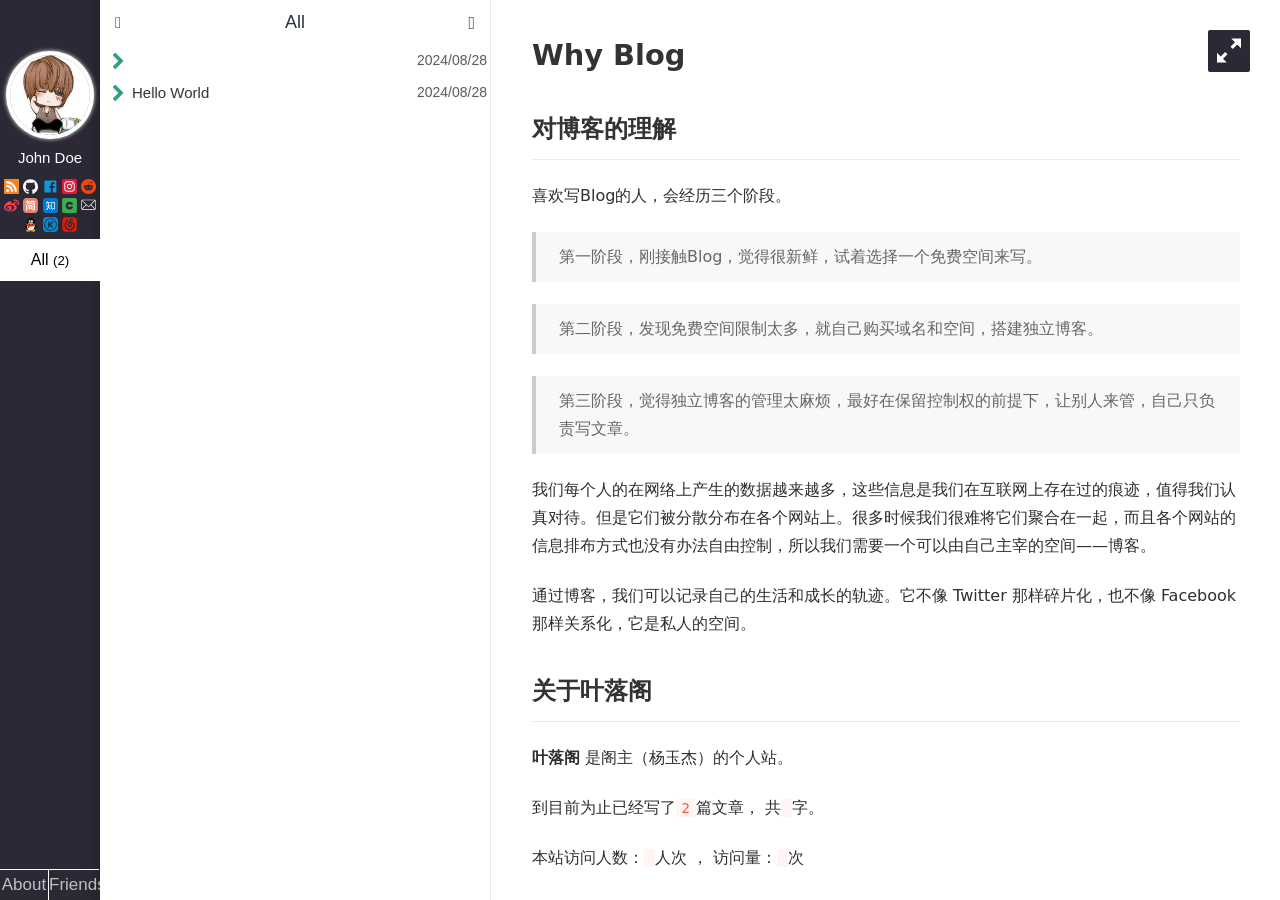
==== commit 93010b32: "Site updated: 2024-08-28 21:08:36" ====
--- a/archives/index.html
+++ b/archives/index.html
@@ -6,15 +6,15 @@
   <meta name="keywords" content="">
   <meta name="description" content="Hexo">
     <meta name="viewport" content="width=device-width, initial-scale=1, maximum-scale=1">
-<meta name="description" content="Welcome to Hexo! This is your very first post. Check documentation for more info. If you get any problems when using Hexo, you can find the answer in troubleshooting or you can ask me on GitHub. Quick">
+<meta name="description" content="大事件接口文档-V1.01. 用户相关接口1.1 注册1.1.1 基本信息 请求路径：&#x2F;user&#x2F;register 请求方式：POST 接口描述：该接口用于注册新用户  1.1.2 请求参数请求参数格式：x-www-form-urlencoded 请求参数说明：    参数名称 说明 类型 是否必须 备注    username 用户名 string 是 5~16位非空字符">
 <meta property="og:type" content="article">
-<meta property="og:title" content="Hello World">
-<meta property="og:url" content="http://example.com/2024/08/28/hello-world/index.html">
+<meta property="og:title" content="Hexo">
+<meta property="og:url" content="http://example.com/2024/08/28/%E5%A4%A7%E4%BA%8B%E4%BB%B6%E6%8E%A5%E5%8F%A3%E6%96%87%E6%A1%A3/index.html">
 <meta property="og:site_name" content="Hexo">
-<meta property="og:description" content="Welcome to Hexo! This is your very first post. Check documentation for more info. If you get any problems when using Hexo, you can find the answer in troubleshooting or you can ask me on GitHub. Quick">
+<meta property="og:description" content="大事件接口文档-V1.01. 用户相关接口1.1 注册1.1.1 基本信息 请求路径：&#x2F;user&#x2F;register 请求方式：POST 接口描述：该接口用于注册新用户  1.1.2 请求参数请求参数格式：x-www-form-urlencoded 请求参数说明：    参数名称 说明 类型 是否必须 备注    username 用户名 string 是 5~16位非空字符">
 <meta property="og:locale" content="en_US">
-<meta property="article:published_time" content="2024-08-28T12:50:52.807Z">
-<meta property="article:modified_time" content="2024-08-28T12:50:52.807Z">
+<meta property="article:published_time" content="2024-08-28T13:07:23.384Z">
+<meta property="article:modified_time" content="2023-10-22T14:33:07.307Z">
 <meta property="article:author" content="John Doe">
 <meta name="twitter:card" content="summary">
 
@@ -243,7 +243,7 @@
     <li>
         <div class="all active" data-rel="All">All
             
-                <small>(1)</small>
+                <small>(2)</small>
             
         </div>
     </li>
@@ -268,7 +268,7 @@
         
     </div>
 </div>
-<input type="hidden" id="yelog_site_posts_number" value="1">
+<input type="hidden" id="yelog_site_posts_number" value="2">
 
 <div style="display: none">
     <span id="busuanzi_value_site_uv"></span>
@@ -320,6 +320,15 @@
 
     
     <nav id="title-list-nav">
+        
+        
+        <a  class="All "
+           href="/2024/08/28/%E5%A4%A7%E4%BA%8B%E4%BB%B6%E6%8E%A5%E5%8F%A3%E6%96%87%E6%A1%A3/"
+           data-tag=""
+           data-author="" >
+            <span class="post-title" title=""></span>
+            <span class="post-date" title="2024-08-28 21:07:23">2024/08/28</span>
+        </a>
         
         
         <a  class="All "
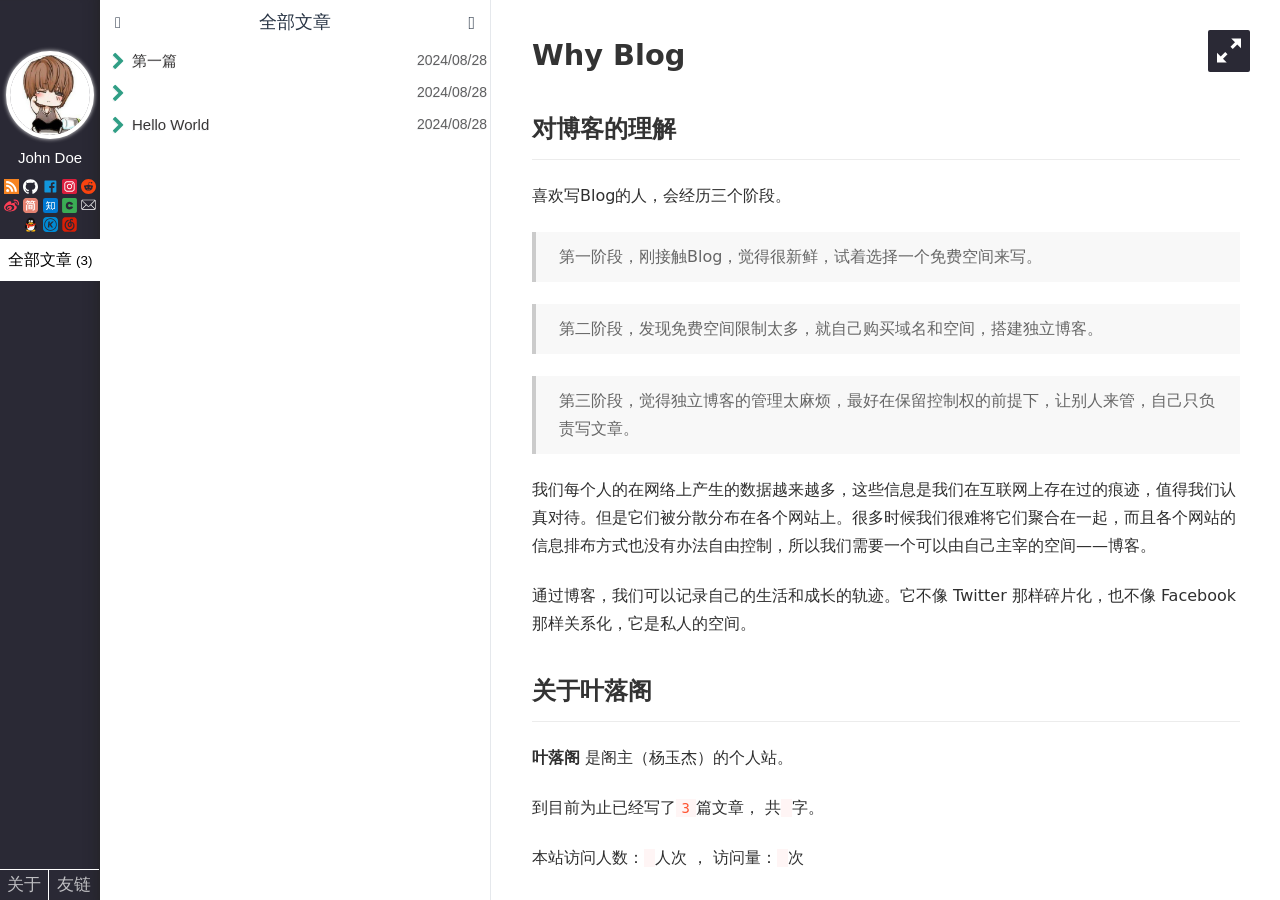
==== commit db13d37d: "Site updated: 2024-08-28 21:28:18" ====
--- a/archives/index.html
+++ b/archives/index.html
@@ -6,15 +6,15 @@
   <meta name="keywords" content="">
   <meta name="description" content="Hexo">
     <meta name="viewport" content="width=device-width, initial-scale=1, maximum-scale=1">
-<meta name="description" content="大事件接口文档-V1.01. 用户相关接口1.1 注册1.1.1 基本信息 请求路径：&#x2F;user&#x2F;register 请求方式：POST 接口描述：该接口用于注册新用户  1.1.2 请求参数请求参数格式：x-www-form-urlencoded 请求参数说明：    参数名称 说明 类型 是否必须 备注    username 用户名 string 是 5~16位非空字符">
+<meta name="description" content="Hello">
 <meta property="og:type" content="article">
-<meta property="og:title" content="Hexo">
-<meta property="og:url" content="http://example.com/2024/08/28/%E5%A4%A7%E4%BA%8B%E4%BB%B6%E6%8E%A5%E5%8F%A3%E6%96%87%E6%A1%A3/index.html">
+<meta property="og:title" content="第一篇">
+<meta property="og:url" content="http://example.com/2024/08/28/%E7%AC%AC%E4%B8%80%E7%AF%87/index.html">
 <meta property="og:site_name" content="Hexo">
-<meta property="og:description" content="大事件接口文档-V1.01. 用户相关接口1.1 注册1.1.1 基本信息 请求路径：&#x2F;user&#x2F;register 请求方式：POST 接口描述：该接口用于注册新用户  1.1.2 请求参数请求参数格式：x-www-form-urlencoded 请求参数说明：    参数名称 说明 类型 是否必须 备注    username 用户名 string 是 5~16位非空字符">
-<meta property="og:locale" content="en_US">
-<meta property="article:published_time" content="2024-08-28T13:07:23.384Z">
-<meta property="article:modified_time" content="2023-10-22T14:33:07.307Z">
+<meta property="og:description" content="Hello">
+<meta property="og:locale" content="zh_CN">
+<meta property="article:published_time" content="2024-08-28T13:27:21.000Z">
+<meta property="article:modified_time" content="2024-08-28T13:27:55.848Z">
 <meta property="article:author" content="John Doe">
 <meta name="twitter:card" content="summary">
 
@@ -241,9 +241,9 @@
 
 <ul>
     <li>
-        <div class="all active" data-rel="All">All
-            
-                <small>(2)</small>
+        <div class="all active" data-rel="全部文章">全部文章
+            
+                <small>(3)</small>
             
         </div>
     </li>
@@ -260,15 +260,15 @@
         
             <a class="about  hasFriend  site_url"
                
-               href="/about">About</a>
+               href="/about">关于</a>
         
         <a style="width: 50%"
                 
-                                           class="friends">Friends</a>
-        
-    </div>
-</div>
-<input type="hidden" id="yelog_site_posts_number" value="2">
+                                           class="friends">友链</a>
+        
+    </div>
+</div>
+<input type="hidden" id="yelog_site_posts_number" value="3">
 
 <div style="display: none">
     <span id="busuanzi_value_site_uv"></span>
@@ -279,7 +279,7 @@
     <div class="nav-right">
         <div class="friends-area">
     <div class="friends-title">
-        Links
+        友情链接
         <i class="iconfont icon-left"></i>
     </div>
     <div class="friends-content">
@@ -293,20 +293,20 @@
         <div class="title-list">
     <div class="right-top">
         <div id="default-panel">
-            <i class="iconfont icon-search" data-title="search shortcut key i"></i>
-            <div class="right-title">All</div>
-            <i class="iconfont icon-file-tree" data-title="switch to outline view shortcut key w"></i>
+            <i class="iconfont icon-search" data-title="搜索 快捷键 i"></i>
+            <div class="right-title">全部文章</div>
+            <i class="iconfont icon-file-tree" data-title="切换到大纲视图 快捷键 w"></i>
         </div>
         <div id="search-panel">
-            <i class="iconfont icon-left" data-title="return"></i>
+            <i class="iconfont icon-left" data-title="返回"></i>
             <input id="local-search-input" autocomplete="off"/>
             <label class="border-line" for="input"></label>
-            <i class="iconfont icon-case-sensitive" data-title="case sensitive"></i>
-            <i class="iconfont icon-tag" data-title="label"></i>
+            <i class="iconfont icon-case-sensitive" data-title="大小写敏感"></i>
+            <i class="iconfont icon-tag" data-title="标签"></i>
         </div>
         <div id="outline-panel" style="display: none">
-            <div class="right-title">outline</div>
-            <i class="iconfont icon-list" data-title="switch to article list"></i>
+            <div class="right-title">大纲</div>
+            <i class="iconfont icon-list" data-title="切换到文章列表"></i>
         </div>
     </div>
 
@@ -322,7 +322,16 @@
     <nav id="title-list-nav">
         
         
-        <a  class="All "
+        <a  class="全部文章 "
+           href="/2024/08/28/%E7%AC%AC%E4%B8%80%E7%AF%87/"
+           data-tag=""
+           data-author="" >
+            <span class="post-title" title="第一篇">第一篇</span>
+            <span class="post-date" title="2024-08-28 21:27:21">2024/08/28</span>
+        </a>
+        
+        
+        <a  class="全部文章 "
            href="/2024/08/28/%E5%A4%A7%E4%BA%8B%E4%BB%B6%E6%8E%A5%E5%8F%A3%E6%96%87%E6%A1%A3/"
            data-tag=""
            data-author="" >
@@ -331,7 +340,7 @@
         </a>
         
         
-        <a  class="All "
+        <a  class="全部文章 "
            href="/2024/08/28/hello-world/"
            data-tag=""
            data-author="" >
@@ -414,7 +423,7 @@
     </div>
 </div>
 <div class="full-toc">
-    <button class="full" data-title="Toggle full screen shortcut key s"><span class="min "></span></button>
+    <button class="full" data-title="切换全屏 快捷键 s"><span class="min "></span></button>
 <a class="" id="rocket" ></a>
 
 </div>
@@ -423,7 +432,7 @@
 <div class="shang_box">
     <a class="shang_close"  onclick="dashangToggle()">×</a>
     <div class="shang_tit">
-        <p>Help us with donation</p>
+        <p>喜欢就点赞,疼爱就打赏</p>
     </div>
     <div class="shang_payimg">
         <div class="pay_img">
@@ -432,7 +441,7 @@
         </div>
     </div>
     <div class="shang_payselect">
-        <span><label><input type="radio" name="pay" checked value="alipay">alipay</label></span><span><label><input type="radio" name="pay" value="weixin">weixin</label></span>
+        <span><label><input type="radio" name="pay" checked value="alipay">支付宝</label></span><span><label><input type="radio" name="pay" value="weixin">微信</label></span>
     </div>
 </div>
 
